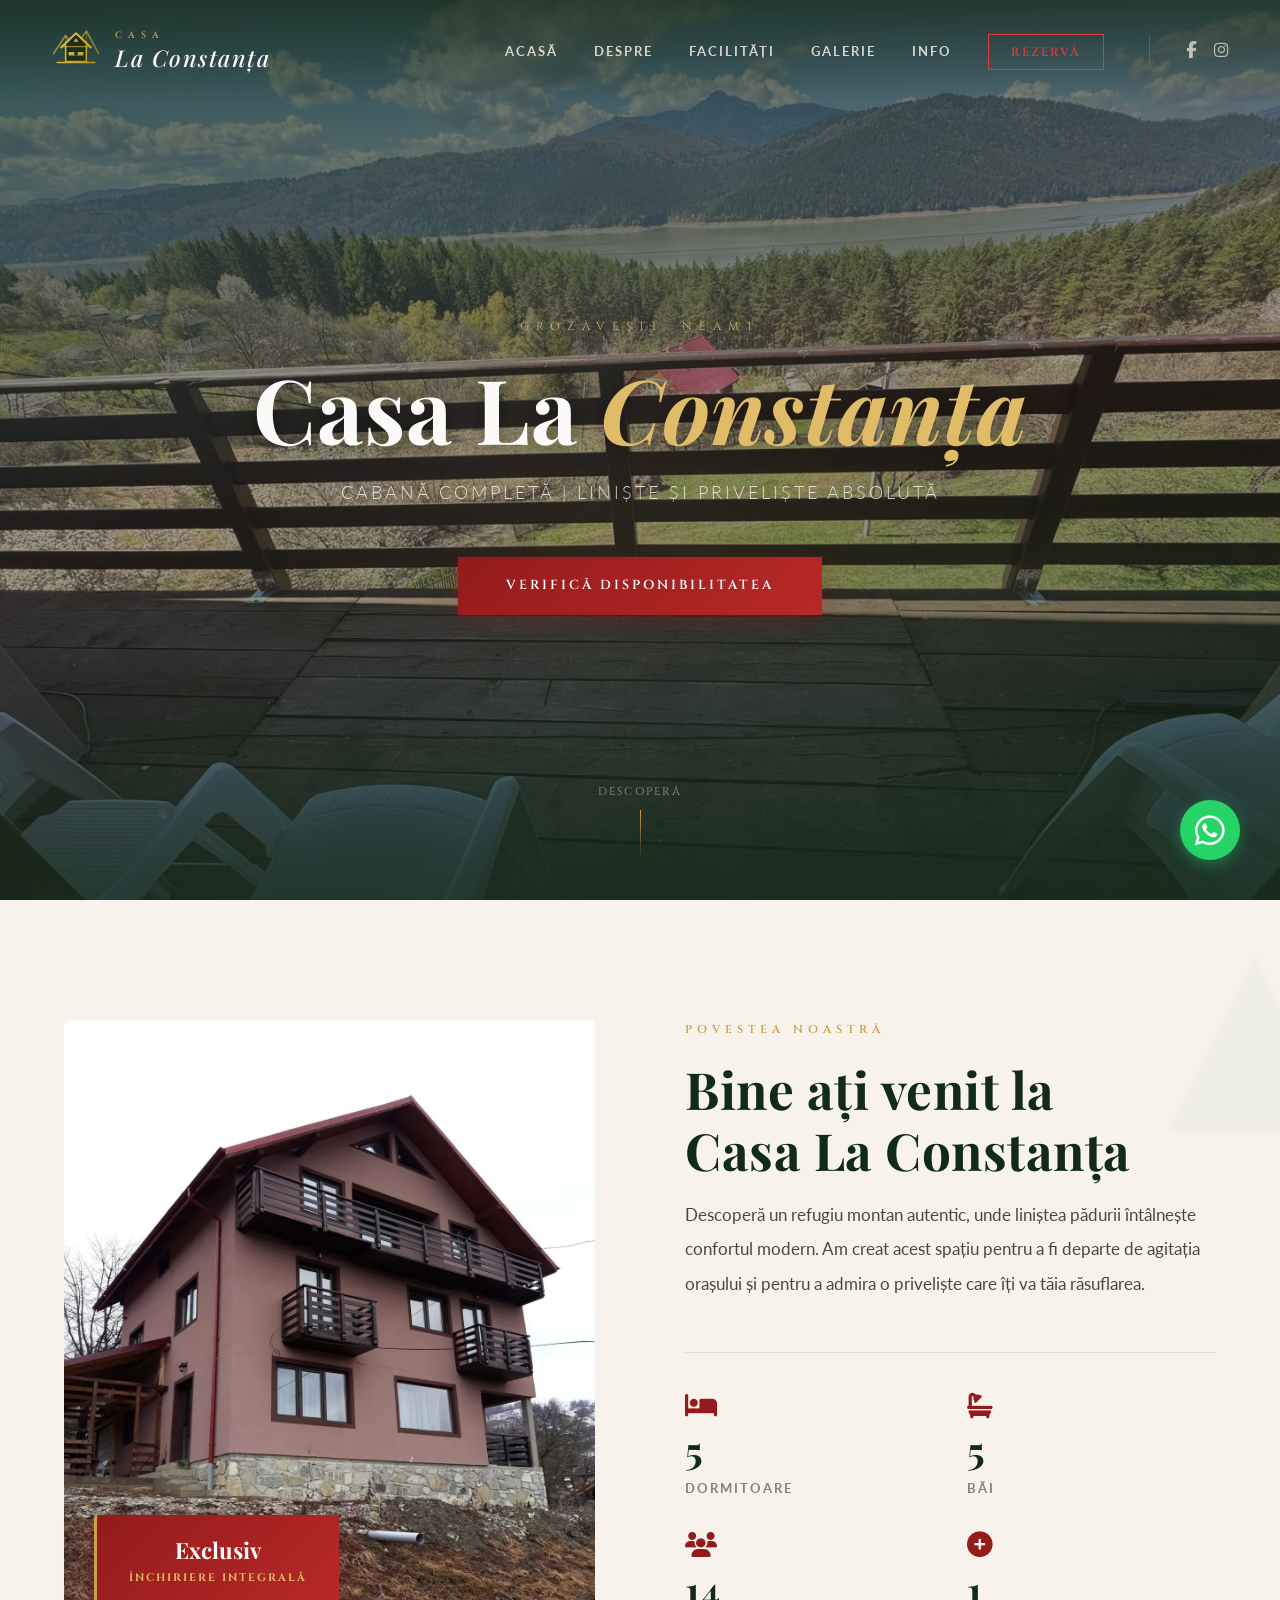
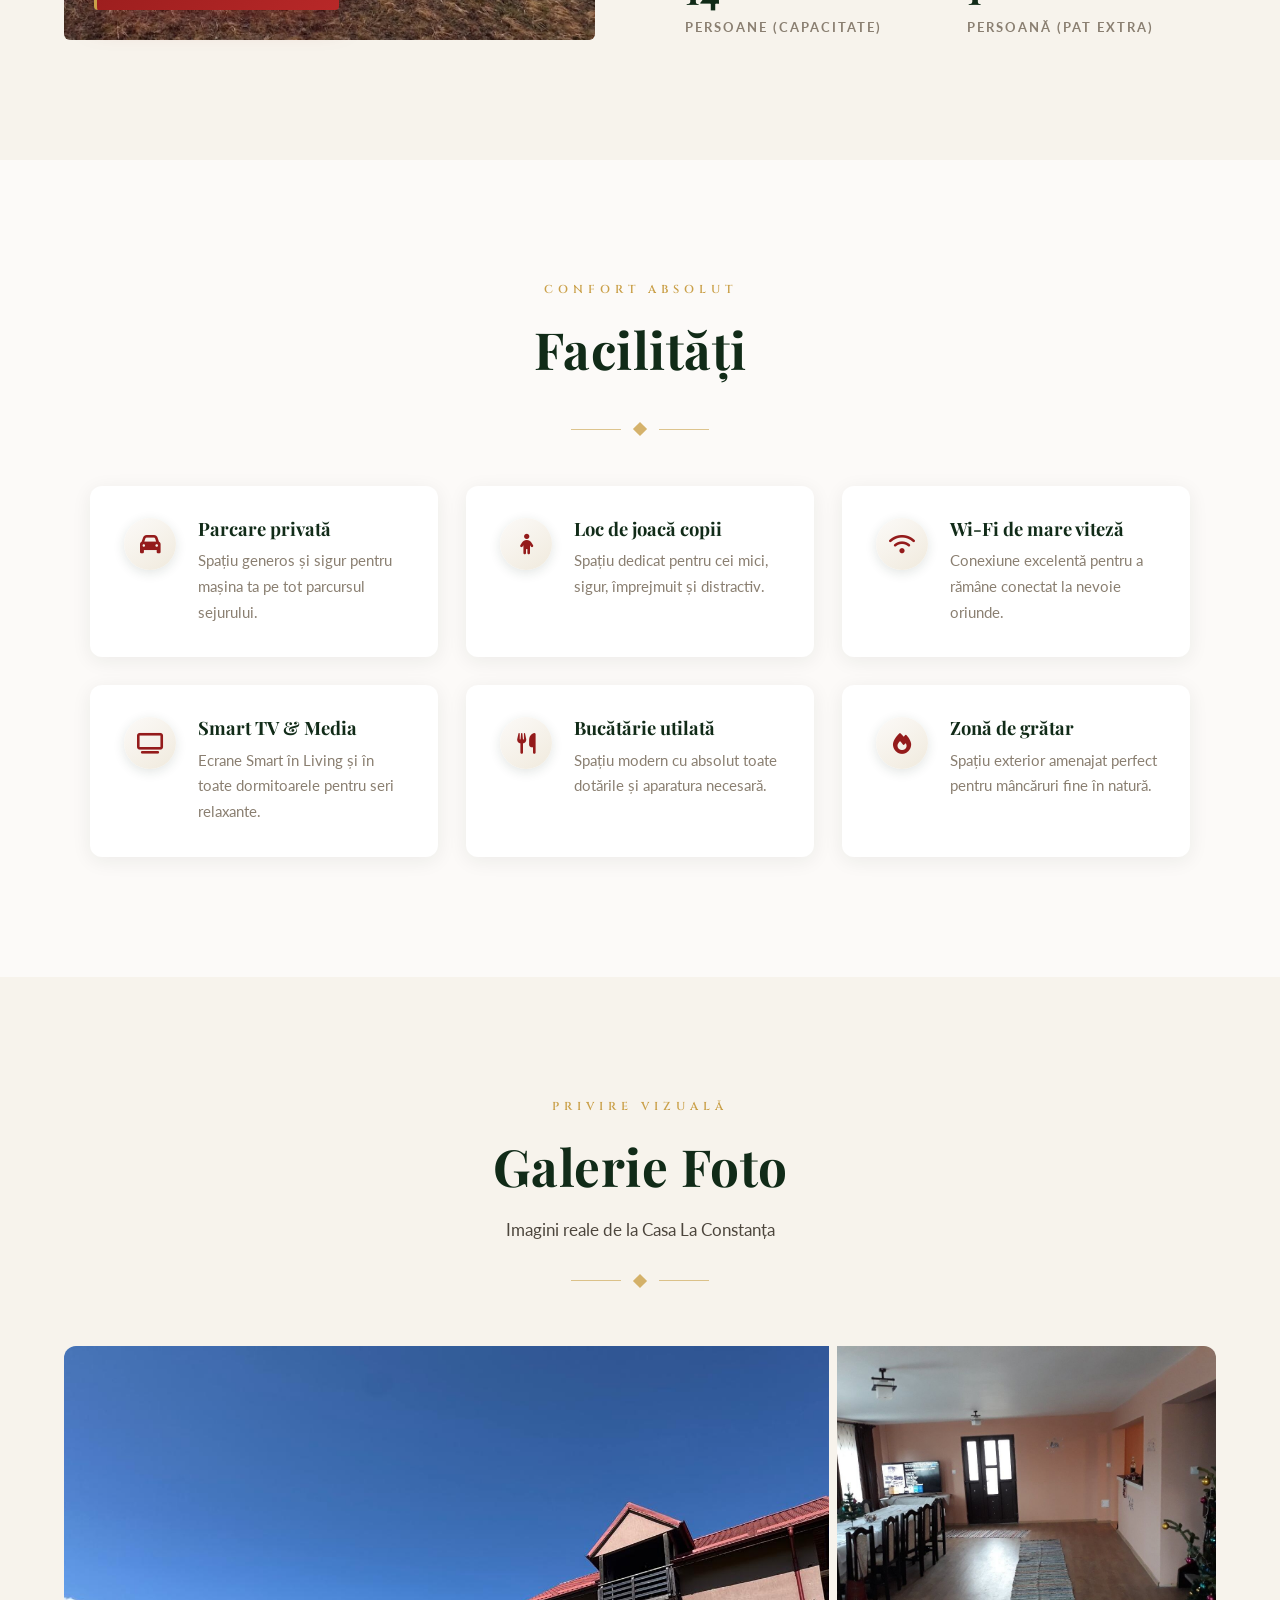
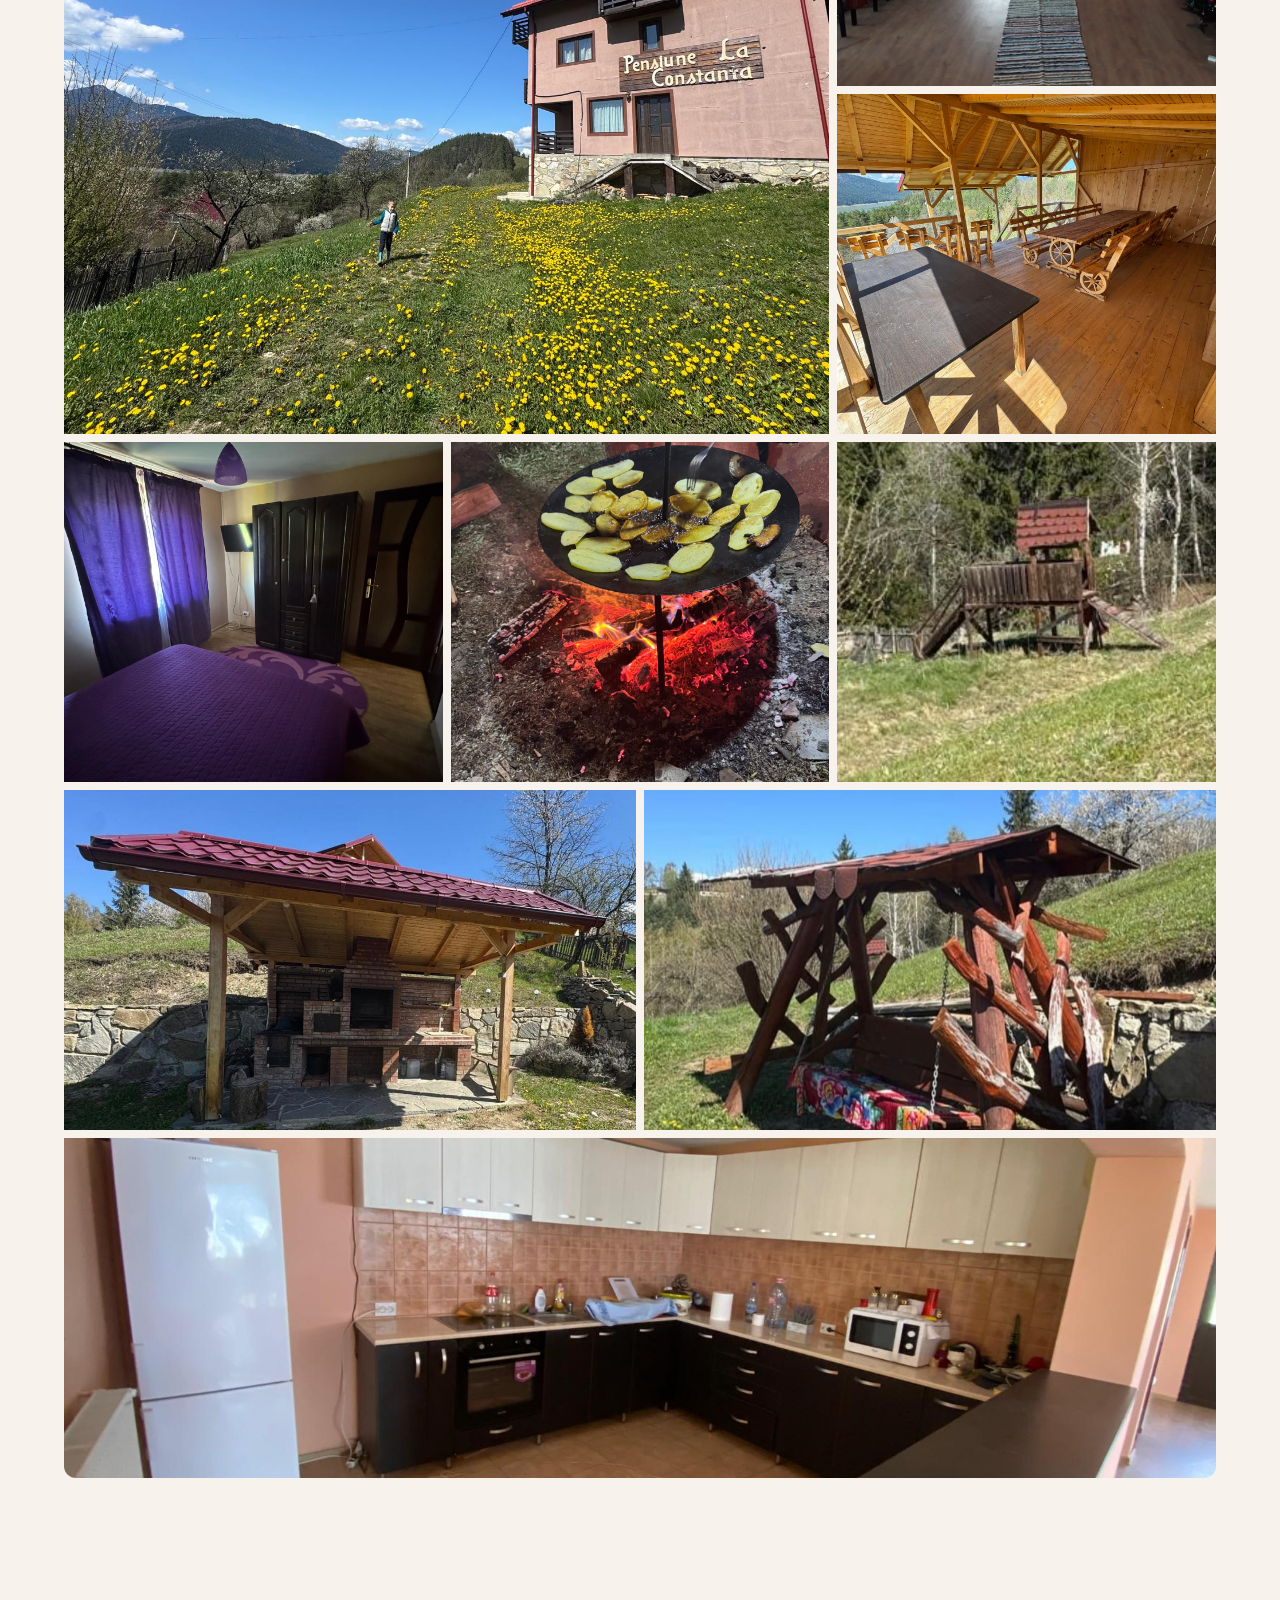
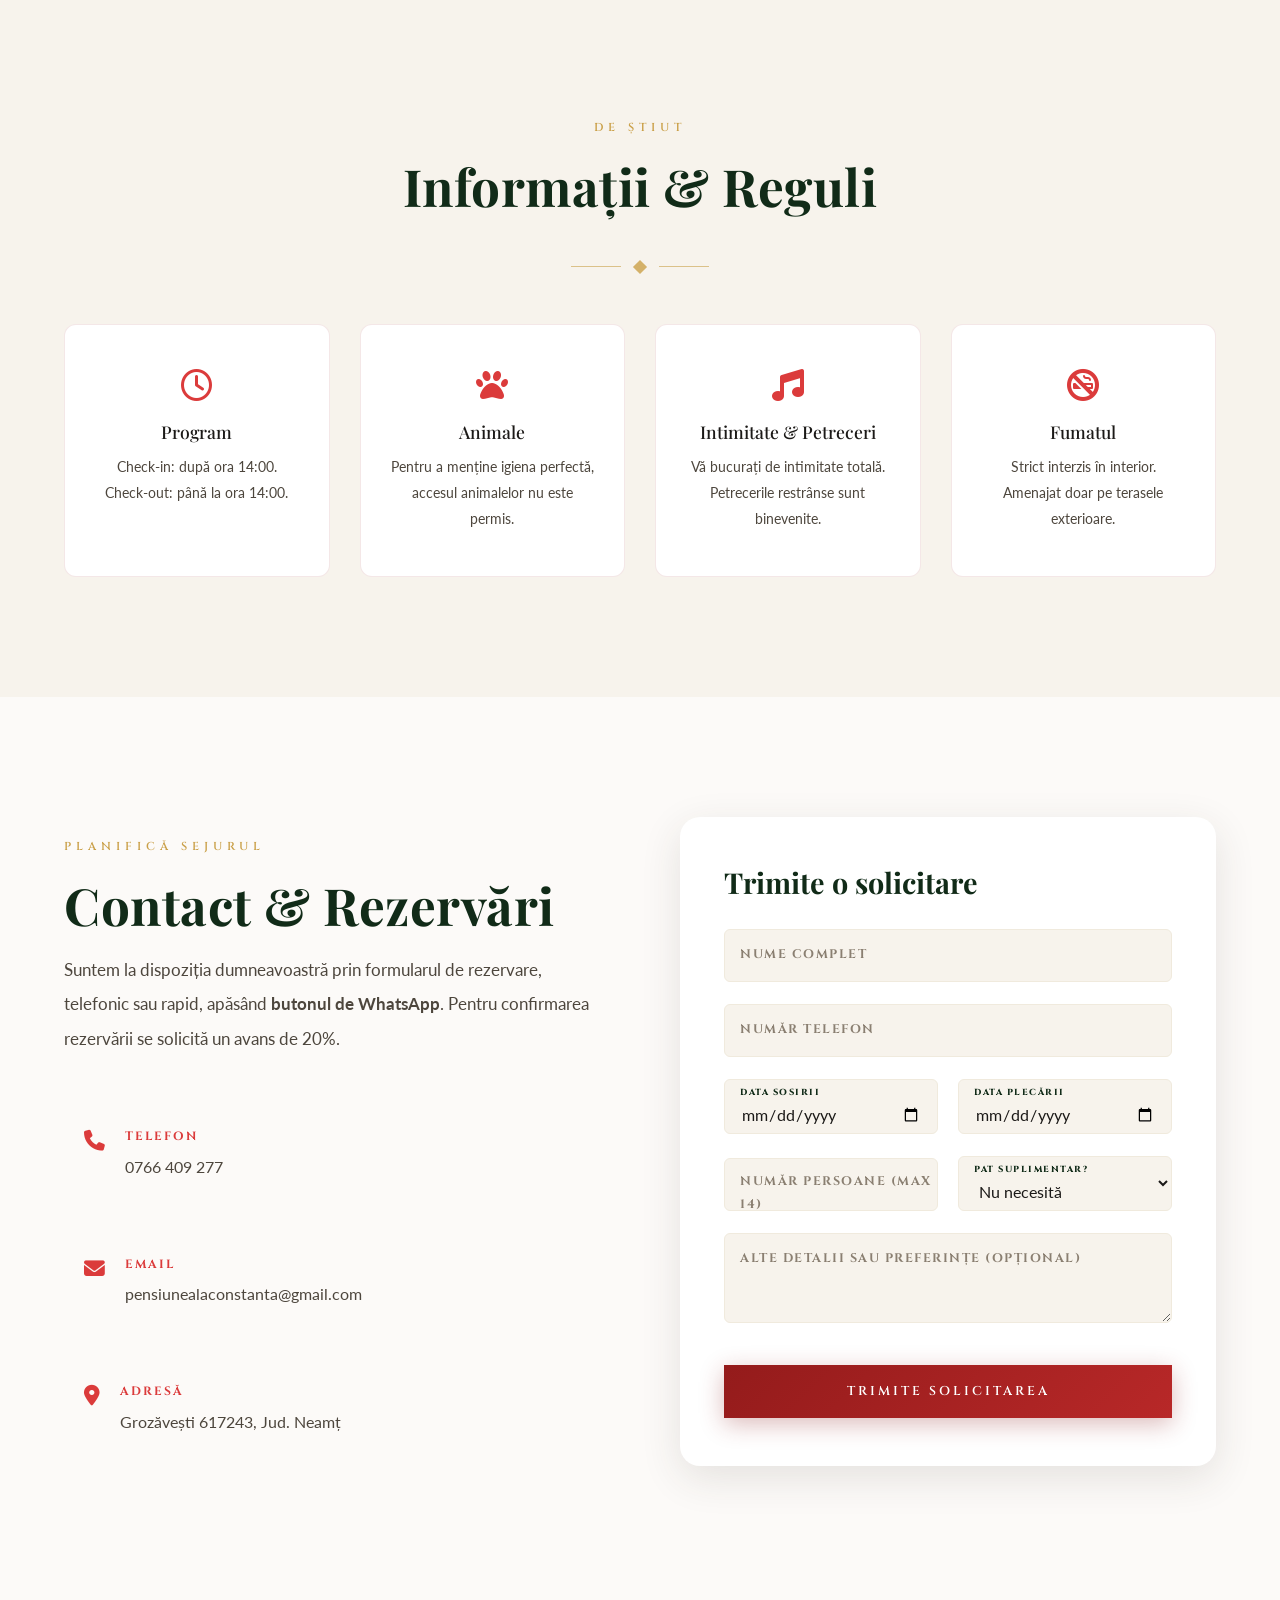
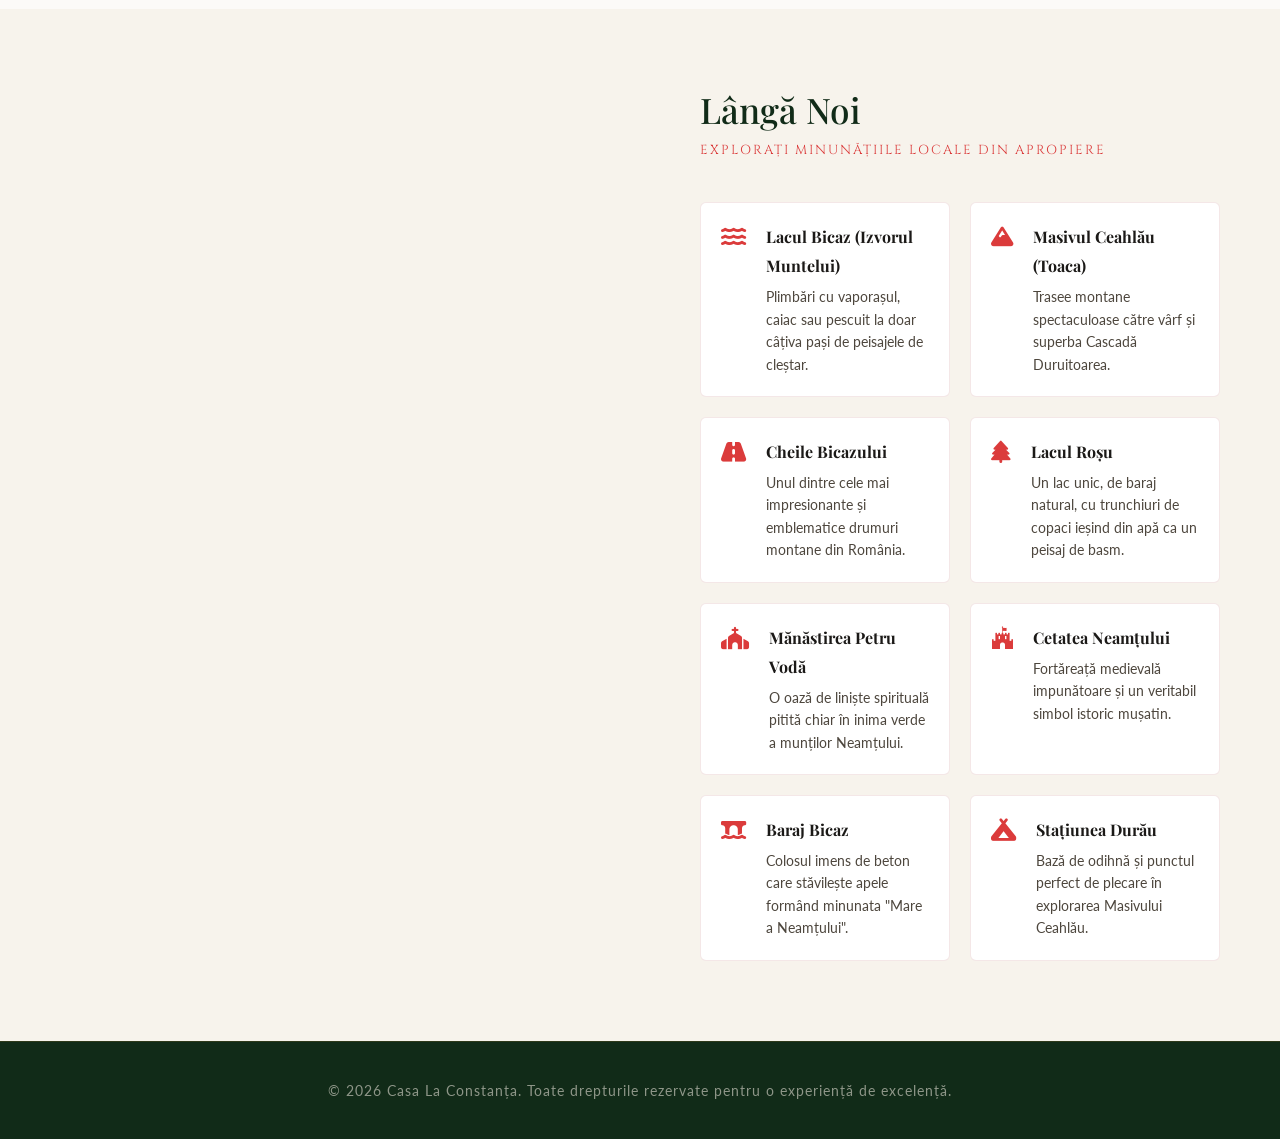
==== index.html @ 60234d1b "fix" ====
<!DOCTYPE html>
<html lang="ro">

<head>
    <meta charset="UTF-8">
    <meta name="viewport" content="width=device-width, initial-scale=1.0">
    <title>Casa La Constanța | Refugiul Tău în Natură</title>
    <meta name="description"
        content="Descoperă un refugiu montan autentic, unde liniștea pădurii întâlnește confortul modern. Casa La Constanța este locul ideal pentru o experiență de neuitat.">

    <meta property="og:type" content="website">
    <meta property="og:title" content="Casa La Constanța">
    <meta property="og:description"
        content="Descoperă un refugiu montan autentic, unde liniștea pădurii întâlnește confortul modern. Casa La Constanța este locul ideal pentru o experiență de neuitat.">
    <meta property="og:url" content="https://casalaconstanta.ro/">
    <meta property="og:image" content="imagini/balcon-vedere-munte-pensiunea-la-constanta.jpeg">

    <link rel="icon" type="image/x-icon" href="favicon.ico">
    <link rel="apple-touch-icon" href="imagini/logo-casa-la-constanta.png">

    <link rel="stylesheet" href="style.css">
    <link rel="stylesheet" href="https://cdnjs.cloudflare.com/ajax/libs/font-awesome/6.4.0/css/all.min.css">
</head>

<body>

    <div id="loader">
        <div class="spinner"></div>
    </div>

    <nav class="navbar" id="navbar">
        <div class="container nav-container">
            <!-- Professional minimal logo: A-frame chalet + pine -->
            <a href="#acasa" class="logo" aria-label="Acasă - Casa La Constanța">
                <svg class="logo-icon" viewBox="0 0 120 120" fill="none" xmlns="http://www.w3.org/2000/svg">
                    <defs>
                        <linearGradient id="chalet-gold" x1="0" y1="0" x2="120" y2="120" gradientUnits="userSpaceOnUse">
                            <stop offset="0%" stop-color="#E5C158" />
                            <stop offset="50%" stop-color="#D4AF37" />
                            <stop offset="100%" stop-color="#AA7C11" />
                        </linearGradient>
                    </defs>

                    <!-- Prominent, Stylized Mountains (Ceahlau) -->
                    <!-- Taller, sharper peaks, more visible -->
                    <path d="M 5 70 L 35 25 L 55 55 L 85 15 L 115 70" stroke="url(#chalet-gold)" stroke-width="4"
                        stroke-linejoin="round" opacity="0.6" />
                    <path d="M 35 25 L 35 55 M 85 15 L 85 55" stroke="url(#chalet-gold)" stroke-width="2"
                        opacity="0.4" />

                    <!-- Solid Background Blocker for House -->
                    <path d="M 32 90 L 32 50 L 60 20 L 88 50 L 88 90 Z" fill="#1A2E1E" stroke="none" />

                    <!-- The Casa La Constanta Silhouette - Minimalist & Geometric -->

                    <!-- Main Roof & Outline -->
                    <path d="M 24 54 L 60 20 L 96 54" stroke="url(#chalet-gold)" stroke-width="5" stroke-linecap="round"
                        stroke-linejoin="round" />
                    <path d="M 35 90 L 35 48 M 85 90 L 85 48" stroke="url(#chalet-gold)" stroke-width="4"
                        stroke-linecap="round" />

                    <!-- Abstracted Balcony Lines (Negative Space / Geometric) -->
                    <line x1="28" y1="52" x2="92" y2="52" stroke="url(#chalet-gold)" stroke-width="2"
                        stroke-linecap="round" />

                    <rect x="42" y="65" width="36" height="8" fill="url(#chalet-gold)" stroke="none" rx="2" />
                    <!-- Twin Balcony "Cutouts" to create the twin look visually -->
                    <rect x="56" y="65" width="8" height="8" fill="#1A2E1E" stroke="none" />

                    <!-- Minimal Triangle Window -->
                    <polygon points="60,32 54,40 66,40" fill="url(#chalet-gold)" stroke="none" />

                    <!-- Bold Foundation/Ground Line integrating the house -->
                    <path d="M 15 90 L 105 90" stroke="url(#chalet-gold)" stroke-width="4" stroke-linecap="round" />
                    <!-- Solid Ground Block matching the width exactly -->
                    <rect x="35" y="86" width="50" height="4" fill="url(#chalet-gold)" stroke="none" />

                </svg>
                <div class="logo-text">
                    <span class="logo-top">Casa</span>
                    <span class="logo-bottom">La Constanța</span>
                </div>
            </a>

            <div class="nav-right">
                <ul class="nav-links">
                    <li><a href="#acasa">Acasă</a></li>
                    <li><a href="#poveste">Despre</a></li>
                    <li><a href="#experienta">Facilități</a></li>
                    <li><a href="#galerie">Galerie</a></li>
                    <li><a href="#reguli">Info</a></li>
                    <li><a href="#contact" class="btn-nav">Rezervă</a></li>
                </ul>
                <div class="nav-social">
                    <a href="https://www.facebook.com/share/1H9DWUDJz4/" target="_blank" aria-label="Pagină Facebook"><i
                            class="fab fa-facebook-f"></i></a>
                    <a href="https://www.instagram.com/pensiunealaconstanta" target="_blank"
                        aria-label="Pagină Instagram"><i class="fab fa-instagram"></i></a>
                </div>
                <div class="hamburger" aria-label="Meniu Navigare" role="button" tabindex="0"><i
                        class="fas fa-bars"></i></div>
            </div>
        </div>
    </nav>

    <header id="acasa" class="hero">
        <div class="hero-bg"></div>
        <div class="hero-overlay"></div>
        <div class="hero-content reveal-up">
            <span class="hero-eyebrow">Grozăvești, Neamț</span>
            <h1>Casa La <em>Constanța</em></h1>
            <p>Cabană completă | Liniște și Priveliște absolută</p>
            <div class="hero-btns">
                <a href="#contact" class="btn-primary">Verifică Disponibilitatea</a>
            </div>
        </div>
        <div class="scroll-cue">Descoperă</div>
    </header>

    <section id="poveste" class="section bg-smoke">
        <div class="watermark" style="top:-10%; right:-5%;">&#9652;</div>
        <div class="container">
            <div class="split-layout">
                <div class="split-image reveal-left">
                    <div class="img-wrapper">
                        <img src="imagini/exterior-cazare-pensiunea-la-constanta.jpeg" alt="Exterior Casa La Constanța"
                            class="shadow-img">
                    </div>
                    <div class="badge-float">
                        <span>Exclusiv</span>
                        <small>Închiriere Integrală</small>
                    </div>
                </div>
                <div class="split-content reveal-right">
                    <span class="subtitle">Povestea Noastră</span>
                    <h2 class="section-title">Bine ați venit la<br>Casa La Constanța</h2>
                    <p class="lead">Descoperă un refugiu montan autentic, unde liniștea pădurii întâlnește confortul
                        modern. Am creat acest spațiu pentru a fi departe de agitația orașului și pentru a admira o
                        priveliște care îți va tăia răsuflarea.</p>

                    <div class="stats-grid">
                        <div class="stat-item">
                            <i class="fas fa-bed"></i>
                            <strong>5</strong>
                            <span>Dormitoare</span>
                        </div>
                        <div class="stat-item">
                            <i class="fas fa-bath"></i>
                            <strong>5</strong>
                            <span>Băi</span>
                        </div>
                        <div class="stat-item">
                            <i class="fas fa-users"></i>
                            <strong>14</strong>
                            <span>Persoane (Capacitate)</span>
                        </div>
                        <div class="stat-item">
                            <i class="fas fa-plus-circle"></i>
                            <strong>1</strong>
                            <span>Persoană (Pat Extra)</span>
                        </div>
                    </div>
                </div>
            </div>
        </div>
    </section>

    <section id="experienta" class="section bg-cream">
        <div class="container">
            <div class="text-center reveal">
                <span class="subtitle">Confort Absolut</span>
                <h2 class="section-title">Facilități</h2>
                <div class="separator"><span class="sep-leaf"></span></div>
            </div>

            <div class="facilities-wrapper reveal-up">
                <div class="features-list">
                    <div class="feature-card">
                        <div class="feature-icon"><i class="fas fa-car"></i></div>
                        <div class="feature-text">
                            <h4>Parcare privată</h4>
                            <p>Spațiu generos și sigur pentru mașina ta pe tot parcursul sejurului.</p>
                        </div>
                    </div>
                    <div class="feature-card">
                        <div class="feature-icon"><i class="fas fa-child"></i></div>
                        <div class="feature-text">
                            <h4>Loc de joacă copii</h4>
                            <p>Spațiu dedicat pentru cei mici, sigur, împrejmuit și distractiv.</p>
                        </div>
                    </div>
                    <div class="feature-card">
                        <div class="feature-icon"><i class="fas fa-wifi"></i></div>
                        <div class="feature-text">
                            <h4>Wi-Fi de mare viteză</h4>
                            <p>Conexiune excelentă pentru a rămâne conectat la nevoie oriunde.</p>
                        </div>
                    </div>
                    <div class="feature-card">
                        <div class="feature-icon"><i class="fas fa-tv"></i></div>
                        <div class="feature-text">
                            <h4>Smart TV &amp; Media</h4>
                            <p>Ecrane Smart în Living și în toate dormitoarele pentru seri relaxante.</p>
                        </div>
                    </div>
                    <div class="feature-card">
                        <div class="feature-icon"><i class="fas fa-utensils"></i></div>
                        <div class="feature-text">
                            <h4>Bucătărie utilată</h4>
                            <p>Spațiu modern cu absolut toate dotările și aparatura necesară.</p>
                        </div>
                    </div>
                    <div class="feature-card">
                        <div class="feature-icon"><i class="fas fa-fire"></i></div>
                        <div class="feature-text">
                            <h4>Zonă de grătar</h4>
                            <p>Spațiu exterior amenajat perfect pentru mâncăruri fine în natură.</p>
                        </div>
                    </div>
                </div>
            </div>
        </div>
    </section>

    <section id="galerie" class="section bg-smoke">
        <div class="container">
            <div class="text-center reveal">
                <span class="subtitle">Privire vizuală</span>
                <h2 class="section-title">Galerie Foto</h2>
                <p class="lead" style="margin:0 auto 0; text-align:center;">Imagini reale de la Casa La Constanța</p>
                <div class="separator"><span class="sep-leaf"></span></div>
            </div>

            <div class="gallery-grid reveal-up">
                <div class="gallery-item">
                    <img src="imagini/vedere-panoramica-muntii-ceahlau-pensiune.jpeg" loading="lazy"
                        onclick="openLightbox(this)" alt="Exterior panoramă vedere munte La Constanța">
                    <div class="gallery-overlay" onclick="this.previousElementSibling.click()">
                        <div class="expand-ring"><i class="fas fa-expand-arrows-alt"></i></div>
                        <span>Vezi Foto</span>
                    </div>
                </div>
                <div class="gallery-item">
                    <img src="imagini/living-spatios-pensiunea-la-constanta.jpg" loading="lazy"
                        onclick="openLightbox(this)" alt="Living spațios Pensiunea La Constanța">
                    <div class="gallery-overlay" onclick="this.previousElementSibling.click()">
                        <div class="expand-ring"><i class="fas fa-expand-arrows-alt"></i></div>
                        <span>Vezi Foto</span>
                    </div>
                </div>
                <div class="gallery-item">
                    <img src="imagini/foisor-cazare-grozavesti-pensiunea-la-constanta.jpeg" loading="lazy"
                        onclick="openLightbox(this)" alt="Foișor curte Pensiunea La Constanța Neamț">
                    <div class="gallery-overlay" onclick="this.previousElementSibling.click()">
                        <div class="expand-ring"><i class="fas fa-expand-arrows-alt"></i></div>
                        <span>Vezi Foto</span>
                    </div>
                </div>
                <div class="gallery-item">
                    <img src="imagini/camera-dormitor-4-pensiunea-la-constanta.jpeg" loading="lazy"
                        onclick="openLightbox(this)" alt="Dormitor matrimonial Casa La Constanța">
                    <div class="gallery-overlay" onclick="this.previousElementSibling.click()">
                        <div class="expand-ring"><i class="fas fa-expand-arrows-alt"></i></div>
                        <span>Vezi Foto</span>
                    </div>
                </div>
                <div class="gallery-item">
                    <img src="imagini/gratar-exterior-pensiunea-la-constanta.jpeg" loading="lazy"
                        onclick="openLightbox(this)" alt="Zonă grătar și terasă exterioară">
                    <div class="gallery-overlay" onclick="this.previousElementSibling.click()">
                        <div class="expand-ring"><i class="fas fa-expand-arrows-alt"></i></div>
                        <span>Vezi Foto</span>
                    </div>
                </div>
                <div class="gallery-item">
                    <img src="imagini/curte-joaca-relaxare-pensiunea-la-constanta.jpeg" loading="lazy"
                        onclick="openLightbox(this)" alt="Curte verde și loc de joacă">
                    <div class="gallery-overlay" onclick="this.previousElementSibling.click()">
                        <div class="expand-ring"><i class="fas fa-expand-arrows-alt"></i></div>
                        <span>Vezi Foto</span>
                    </div>
                </div>
                <div class="gallery-item">
                    <img src="imagini/grill-pensiunea-la-constanta-grozavesti.jpeg" loading="lazy"
                        onclick="openLightbox(this)" alt="Zonă de grill">
                    <div class="gallery-overlay" onclick="this.previousElementSibling.click()">
                        <div class="expand-ring"><i class="fas fa-expand-arrows-alt"></i></div>
                        <span>Vezi Foto</span>
                    </div>
                </div>
                <div class="gallery-item">
                    <img src="imagini/leagan-relaxare-pensiunea-la-constanta.JPG" loading="lazy"
                        onclick="openLightbox(this)" alt="Leagăn din lemn curte">
                    <div class="gallery-overlay" onclick="this.previousElementSibling.click()">
                        <div class="expand-ring"><i class="fas fa-expand-arrows-alt"></i></div>
                        <span>Vezi Foto</span>
                    </div>
                </div>
                <div class="gallery-item">
                    <img src="imagini/bucatarie-utilata-pensiunea-la-constanta.jpeg" loading="lazy"
                        onclick="openLightbox(this)" alt="Bucătărie complet utilată pensiune">
                    <div class="gallery-overlay" onclick="this.previousElementSibling.click()">
                        <div class="expand-ring"><i class="fas fa-expand-arrows-alt"></i></div>
                        <span>Vezi Foto</span>
                    </div>
                </div>
            </div>
        </div>
    </section>

    <section id="reguli" class="section bg-smoke">
        <div class="container">
            <div class="text-center reveal">
                <span class="subtitle">De Știut</span>
                <h2 class="section-title">Informații &amp; Reguli</h2>
                <div class="separator"><span class="sep-leaf"></span></div>
            </div>

            <div class="rules-grid reveal-up">
                <div class="rule-box">
                    <i class="far fa-clock"></i>
                    <h4>Program</h4>
                    <p>Check-in: după ora 14:00.<br>Check-out: până la ora 14:00.</p>
                </div>
                <div class="rule-box">
                    <i class="fas fa-paw"></i>
                    <h4>Animale</h4>
                    <p>Pentru a menține igiena perfectă, accesul animalelor nu este permis.</p>
                </div>
                <div class="rule-box">
                    <i class="fas fa-music"></i>
                    <h4>Intimitate &amp; Petreceri</h4>
                    <p>Vă bucurați de intimitate totală. Petrecerile restrânse sunt binevenite.</p>
                </div>
                <div class="rule-box">
                    <i class="fas fa-smoking-ban"></i>
                    <h4>Fumatul</h4>
                    <p>Strict interzis în interior. Amenajat doar pe terasele exterioare.</p>
                </div>
            </div>
        </div>
    </section>

    <section id="contact" class="section bg-cream contact-section">
        <div class="container">
            <div class="contact-layout">
                <div class="contact-info reveal-left">
                    <span class="subtitle">Planifică Sejurul</span>
                    <h2 class="section-title">Contact &amp; Rezervări</h2>
                    <p class="lead contact-desc">Suntem la dispoziția
                        dumneavoastră prin formularul de rezervare, telefonic sau rapid, apăsând <strong>butonul de
                            WhatsApp</strong>. Pentru confirmarea rezervării se solicită un avans de 20%.</p>

                    <div class="contact-row">
                        <i class="fas fa-phone"></i>
                        <div>
                            <strong>Telefon</strong>
                            <a href="tel:0766409277">0766 409 277</a>
                        </div>
                    </div>
                    <div class="contact-row">
                        <i class="fas fa-envelope"></i>
                        <div>
                            <strong>Email</strong>
                            <a href="mailto:pensiunealaconstanta@gmail.com">pensiunealaconstanta@gmail.com</a>
                        </div>
                    </div>
                    <div class="contact-row">
                        <i class="fas fa-map-marker-alt"></i>
                        <div>
                            <strong>Adresă</strong>
                            <a href="https://maps.google.com/?q=Casa+La+Constanta,+Grozavesti,+Neamt"
                                target="_blank">Grozăvești 617243, Jud. Neamț</a>
                        </div>
                    </div>
                </div>

                <div class="contact-form-card reveal-right">
                    <form id="booking-form" action="https://formspree.io/f/xjgbevyo" method="POST">
                        <h3 class="form-title">Trimite o solicitare</h3>
                        <!-- Securitate Anti-Spam (Honeypot pt Formspree) -->
                        <input type="text" name="_gotcha" style="display:none" tabindex="-1" autocomplete="false">

                        <div class="input-group">
                            <input type="text" id="nume" name="name" required placeholder=" "
                                pattern="^[A-Za-zĂăÂâÎîȘșȚț \-]+$" title="Introduceți doar litere"
                                oninput="this.value = this.value.replace(/[^A-Za-zĂăÂâÎîȘșȚț \-]/g, '');">
                            <label for="nume">Nume Complet</label>
                        </div>

                        <div class="input-group">
                            <input type="tel" id="telefon" name="phone" pattern="^(?:\+40|0)[0-9\s\-]{8,12}$" required
                                title="Introduceți un număr valid din România (ex: 0712 345 678)" placeholder=" "
                                maxlength="15" oninput="this.value = this.value.replace(/[^0-9+\s-]/g, '');">
                            <label for="telefon">Număr Telefon</label>
                        </div>

                        <div class="row-inputs">
                            <div class="input-group">
                                <input type="date" id="checkin" name="checkin" required placeholder=" "
                                    onkeydown="return false;" onclick="if(this.showPicker) this.showPicker();">
                                <label for="checkin">Data Sosirii</label>
                            </div>
                            <div class="input-group">
                                <input type="date" id="checkout" name="checkout" required placeholder=" "
                                    onkeydown="return false;" onclick="if(this.showPicker) this.showPicker();">
                                <label for="checkout">Data Plecării</label>
                            </div>
                        </div>

                        <div class="row-inputs">
                            <div class="input-group">
                                <input type="number" id="oaspeti" name="guests" placeholder=" " min="1" max="14"
                                    oninput="this.value = this.value.replace(/[^0-9]/g, ''); if(this.value > 14) this.value = 14;">
                                <label for="oaspeti">Număr Persoane (Max 14)</label>
                            </div>
                            <div class="input-group">
                                <select id="pat_extra" name="extra_bed">
                                    <option value="Nu">Nu necesită</option>
                                    <option value="Da">Da (+1 persoană)</option>
                                </select>
                                <label for="pat_extra">Pat Suplimentar?</label>
                            </div>
                        </div>

                        <div class="input-group">
                            <textarea id="mesaj" name="message" rows="2" placeholder=" "></textarea>
                            <label for="mesaj">Alte detalii sau preferințe (Opțional)</label>
                        </div>

                        <button type="submit" class="btn-primary full-width" style="margin-top: 20px;">Trimite
                            Solicitarea</button>
                        <div id="form-status"
                            style="display: none; margin-top: 15px; padding: 10px; border-radius: 4px; text-align: center; font-weight: bold; font-size: 0.9rem;">
                        </div>
                    </form>
                </div>
            </div>
        </div>
    </section>

    <div class="location-split">
        <div class="map-side">
            <iframe
                src="https://maps.google.com/maps?q=Pensiunea%20La%20Constanta,%20Grozavesti,%20Neamt&t=&z=16&ie=UTF8&iwloc=&output=embed"
                allowfullscreen="" loading="lazy" referrerpolicy="no-referrer-when-downgrade">
            </iframe>
        </div>

        <div class="activities-side">
            <h3 class="act-title">Lângă Noi</h3>
            <p class="act-subtitle">Explorați minunățiile locale din apropiere</p>

            <div class="act-list">
                <a href="https://www.google.com/search?q=Lacul+Bicaz+Izvorul+Muntelui" target="_blank"
                    class="act-item reveal-right" style="text-decoration: none;">
                    <i class="fas fa-water"></i>
                    <div>
                        <strong>Lacul Bicaz (Izvorul Muntelui)</strong>
                        <p>Plimbări cu vaporașul, caiac sau pescuit la doar câțiva pași de peisajele de cleștar.</p>
                    </div>
                </a>
                <a href="https://www.google.com/search?q=Masivul+Ceahlau+Parcul+National" target="_blank"
                    class="act-item reveal-right" style="transition-delay: 0.1s; text-decoration: none;">
                    <i class="fas fa-mountain"></i>
                    <div>
                        <strong>Masivul Ceahlău (Toaca)</strong>
                        <p>Trasee montane spectaculoase către vârf și superba Cascadă Duruitoarea.</p>
                    </div>
                </a>
                <a href="https://www.google.com/search?q=Cheile+Bicazului" target="_blank" class="act-item reveal-right"
                    style="transition-delay: 0.15s; text-decoration: none;">
                    <i class="fas fa-road"></i>
                    <div>
                        <strong>Cheile Bicazului</strong>
                        <p>Unul dintre cele mai impresionante și emblematice drumuri montane din România.</p>
                    </div>
                </a>
                <a href="https://www.google.com/search?q=Lacul+Rosu" target="_blank" class="act-item reveal-right"
                    style="transition-delay: 0.2s; text-decoration: none;">
                    <i class="fas fa-tree"></i>
                    <div>
                        <strong>Lacul Roșu</strong>
                        <p>Un lac unic, de baraj natural, cu trunchiuri de copaci ieșind din apă ca un peisaj de basm.
                        </p>
                    </div>
                </a>
                <a href="https://www.google.com/search?q=Manastirea+Petru+Voda+Neamt" target="_blank"
                    class="act-item reveal-right" style="transition-delay: 0.25s; text-decoration: none;">
                    <i class="fas fa-church"></i>
                    <div>
                        <strong>Mănăstirea Petru Vodă</strong>
                        <p>O oază de liniște spirituală pitită chiar în inima verde a munților Neamțului.</p>
                    </div>
                </a>
                <a href="https://www.google.com/search?q=Cetatea+Neamtului" target="_blank"
                    class="act-item reveal-right" style="transition-delay: 0.3s; text-decoration: none;">
                    <i class="fab fa-fort-awesome"></i>
                    <div>
                        <strong>Cetatea Neamțului</strong>
                        <p>Fortăreață medievală impunătoare și un veritabil simbol istoric mușatin.</p>
                    </div>
                </a>
                <a href="https://www.google.com/search?q=Barajul+Bicaz" target="_blank" class="act-item reveal-right"
                    style="transition-delay: 0.35s; text-decoration: none;">
                    <i class="fas fa-bridge-water"></i>
                    <div>
                        <strong>Baraj Bicaz</strong>
                        <p>Colosul imens de beton care stăvilește apele formând minunata "Mare a Neamțului".</p>
                    </div>
                </a>
                <a href="https://www.google.com/search?q=Statiunea+Durau" target="_blank" class="act-item reveal-right"
                    style="transition-delay: 0.4s; text-decoration: none;">
                    <i class="fas fa-campground"></i>
                    <div>
                        <strong>Stațiunea Durău</strong>
                        <p>Bază de odihnă și punctul perfect de plecare în explorarea Masivului Ceahlău.</p>
                    </div>
                </a>
            </div>
        </div>
    </div>

    <footer>
        <div class="container text-center">
            <p>© 2026 Casa La Constanța. Toate drepturile rezervate pentru o experiență de excelență.</p>
        </div>
    </footer>

    <!-- Buton Flotant WhatsApp Premium -->
    <a href="https://wa.me/40766409277" class="whatsapp-float" target="_blank" aria-label="Contactați-ne pe WhatsApp">
        <i class="fab fa-whatsapp"></i>
        <span>Chat pe WhatsApp</span>
    </a>

    <div id="lightbox" class="lightbox">
        <span class="close-lightbox" aria-label="Închide Galeria Foto" role="button" tabindex="0">&times;</span>
        <img class="lightbox-content" id="lightbox-img" alt="Zoomed image">
    </div>

    <script src="script.js"></script>
</body>

</html>
---- style.css ----
@import url('https://fonts.googleapis.com/css2?family=Playfair+Display:ital,wght@0,400;0,500;0,700;1,400;1,500&family=Lato:wght@300;400;700&family=Cinzel:wght@400;600&display=swap');

/* =========================================================================
   DESIGN SYSTEM — "Refugiu în Natură"
   Theme: Rich forest, mountain warmth, organic comfort
   ========================================================================= */

:root {
  /* Nature Palette - Vibrant Mountain Luxury */
  --forest-deep: #112b18;
  /* Deep true forest green */
  --forest-mid: #1e4d2a;
  /* Lush pine needle */
  --forest-light: #2d733e;
  /* Vibrant leaf green */

  --earth-dark: #3b2a1a;
  /* Rich espresso wood */
  --earth-mid: #6e4926;
  /* Warm oak */

  --amber: #caa049;
  /* Elegant champagne gold */
  --amber-light: #e1bc68;
  /* Bright warm sunshine */

  --terracotta: #ab5135;
  /* Warm clay */

  /* Red accent — Premium Ruby/Burgundy (Alive and professional) */
  --red: #941b1b;
  --red-mid: #b82828;
  --red-light: #db3b3b;
  --red-glow: rgba(184, 40, 40, 0.15);

  --cream: #fcfaf8;
  /* Clean warm white */
  --cream-dark: #f0eadd;
  /* Soft natural linen */
  --smoke: #f7f3ec;
  /* Very light warmth */

  --text-dark: #1b1917;
  /* Almost black, high contrast */
  --text-mid: #4d463d;
  /* Warm dark grey */
  --text-light: #8a7f71;
  /* Elegant soft grey */
  --white: #ffffff;

  /* Typography */
  --font-heading: 'Playfair Display', Georgia, serif;
  --font-accent: 'Cinzel', 'Trajan Pro', serif;
  --font-body: 'Lato', system-ui, sans-serif;

  /* Spacing */
  --container-max: 1240px;
  --section-pad: 120px 0;

  /* Visuals */
  --radius-sm: 6px;
  --radius-md: 12px;
  --radius-lg: 20px;
  --shadow-bark: 0 8px 32px rgba(22, 26, 21, 0.15);
  --shadow-warm: 0 12px 40px rgba(58, 46, 38, 0.12);
  --shadow-hover: 0 24px 60px rgba(22, 26, 21, 0.22);
  --transition: background-color 0.4s ease, color 0.4s ease, border-color 0.4s ease, transform 0.4s cubic-bezier(0.25, 0.8, 0.25, 1), box-shadow 0.4s ease, opacity 0.4s ease;

  /* Textures via gradients */
  --gradient-forest: linear-gradient(145deg, var(--forest-deep) 0%, var(--forest-mid) 100%);
  --gradient-warm: linear-gradient(135deg, var(--earth-dark) 0%, var(--earth-mid) 100%);
  --gradient-amber: linear-gradient(135deg, var(--amber) 0%, var(--amber-light) 100%);
  --gradient-red: linear-gradient(135deg, var(--red) 0%, var(--red-mid) 100%);
  --gradient-hero: linear-gradient(170deg, rgba(17, 43, 24, 0.75) 0%, rgba(59, 42, 26, 0.45) 50%, rgba(17, 43, 24, 0.8) 100%);
}

/* =========================================================================
   BASE RESET
   ========================================================================= */
*,
*::before,
*::after {
  margin: 0;
  padding: 0;
  box-sizing: border-box;
}

/* Accessibility Focus */
:focus-visible {
  outline: 3px solid var(--amber);
  outline-offset: 4px;
}

html {
  scroll-behavior: smooth;
  font-size: 16px;
}

html,
body {
  max-width: 100%;
  overflow-x: hidden;
  background-color: var(--smoke);
  color: var(--text-dark);
  font-family: var(--font-body);
  line-height: 1.8;
  -webkit-font-smoothing: antialiased;
  -moz-osx-font-smoothing: grayscale;
}

/* Organic scrollbar */
::-webkit-scrollbar {
  width: 7px;
}

::-webkit-scrollbar-track {
  background: var(--cream-dark);
}

::-webkit-scrollbar-thumb {
  background: var(--forest-mid);
  border-radius: 4px;
}

::-webkit-scrollbar-thumb:hover {
  background: var(--amber);
}

::selection {
  background-color: var(--amber);
  color: var(--white);
}

h1,
h2,
h3,
h4,
h5,
h6 {
  font-family: var(--font-heading);
  color: var(--forest-deep);
  font-weight: 500;
  line-height: 1.2;
}

p {
  margin-bottom: 1.4rem;
  font-weight: 400;
}

a {
  text-decoration: none;
  color: inherit;
  transition: var(--transition);
}

img {
  max-width: 100%;
  height: auto;
  display: block;
}

ul {
  list-style: none;
}

/* =========================================================================
   UTILITIES
   ========================================================================= */

.container {
  width: 90%;
  max-width: var(--container-max);
  margin: 0 auto;
}

.section {
  padding: var(--section-pad);
  position: relative;
}

.bg-forest {
  background: var(--gradient-forest);
  color: var(--cream);
}

.bg-forest h2,
.bg-forest h3,
.bg-forest h4 {
  color: var(--cream);
}

.bg-cream {
  background-color: var(--cream);
}

.bg-smoke {
  background-color: var(--smoke);
}

.text-center {
  text-align: center;
}

/* Section Titles */
.section-title {
  font-size: clamp(2.2rem, 4vw, 3.2rem);
  font-weight: 700;
  margin-bottom: 1rem;
  position: relative;
  display: inline-block;
  letter-spacing: 0.5px;
}

/* Gold/amber leaf accent label */
.subtitle {
  font-family: var(--font-accent);
  color: var(--amber);
  text-transform: uppercase;
  letter-spacing: 5px;
  font-size: 0.72rem;
  font-weight: 600;
  display: block;
  margin-bottom: 18px;
}

/* Leaf-shaped divider */
.separator {
  display: flex;
  align-items: center;
  justify-content: center;
  gap: 14px;
  margin: 28px auto 52px;
  width: fit-content;
}

.separator::before,
.separator::after {
  content: '';
  display: block;
  width: 50px;
  height: 1px;
  background: var(--amber);
  opacity: 0.6;
}

.separator::after {
  transform: scaleX(-1);
}

.sep-leaf {
  width: 10px;
  height: 10px;
  background: var(--amber);
  transform: rotate(45deg);
  opacity: 0.8;
}

.lead {
  font-size: 1.08rem;
  color: var(--text-mid);
  line-height: 2;
  font-weight: 400;
  max-width: 600px;
}

/* ====== BUTTONS ====== */
.btn-primary {
  display: inline-block;
  background: var(--gradient-red);
  color: var(--white);
  padding: 17px 48px;
  font-family: var(--font-accent);
  font-weight: 600;
  font-size: 0.82rem;
  text-transform: uppercase;
  letter-spacing: 3px;
  border: none;
  cursor: pointer;
  transition: var(--transition);
  position: relative;
  overflow: hidden;
  z-index: 1;
  box-shadow: 0 6px 24px rgba(139, 30, 30, 0.35);
}

.btn-primary::before {
  content: '';
  position: absolute;
  top: 0;
  left: -100%;
  width: 100%;
  height: 100%;
  background: var(--gradient-forest);
  transition: left 0.4s ease;
  z-index: -1;
}

.btn-primary:hover {
  box-shadow: 0 10px 36px rgba(26, 46, 30, 0.45);
}

.btn-primary:hover::before {
  left: 0;
}

.full-width {
  width: 100%;
  text-align: center;
}

/* Decorative large watermark */
.watermark {
  position: absolute;
  font-family: var(--font-heading);
  font-size: 22rem;
  line-height: 1;
  color: rgba(74, 124, 47, 0.04);
  pointer-events: none;
  user-select: none;
  z-index: 0;
}

/* =========================================================================
   LOADER
   ========================================================================= */
#loader {
  position: fixed;
  inset: 0;
  background: var(--forest-deep);
  z-index: 9999;
  display: flex;
  flex-direction: column;
  justify-content: center;
  align-items: center;
  gap: 20px;
  transition: opacity 0.9s ease, visibility 0.9s;
}

/* Pine tree shaped spinner */
.spinner {
  width: 48px;
  height: 48px;
  border: 2px solid rgba(212, 136, 43, 0.25);
  border-radius: 50%;
  border-top-color: var(--amber);
  animation: spin 1s linear infinite;
}

@keyframes spin {
  to {
    transform: rotate(360deg);
  }
}

/* =========================================================================
   NAVBAR
   ========================================================================= */
.navbar {
  position: fixed;
  top: 0;
  left: 0;
  width: 100%;
  height: 100px;
  display: flex;
  align-items: center;
  z-index: 1000;
  transition: all 0.5s ease;
  /* Starts transparent on hero */
  background: linear-gradient(to bottom, rgba(26, 46, 30, 0.72) 0%, rgba(26, 46, 30, 0) 100%);
  color: var(--cream);
}

.navbar.scrolled {
  background: rgba(26, 46, 30, 0.97);
  backdrop-filter: blur(16px);
  -webkit-backdrop-filter: blur(16px);
  height: 80px;
  box-shadow: 0 4px 30px rgba(0, 0, 0, 0.25);
}

.nav-container {
  display: flex;
  justify-content: space-between;
  align-items: center;
  width: 92%;
  max-width: var(--container-max);
  margin: 0 auto;
}

/* ====== LOGO ====== */
.logo {
  display: flex;
  align-items: center;
  text-decoration: none;
  gap: 14px;
}

/* Logo Styling */
.logo-icon {
  flex-shrink: 0;
  width: 50px;
  height: 50px;
}

.logo-text {
  display: flex;
  flex-direction: column;
  justify-content: center;
  line-height: 1;
}

.logo-top {
  font-family: var(--font-accent);
  font-size: 0.58rem;
  letter-spacing: 6px;
  color: var(--amber);
  text-transform: uppercase;
  margin-bottom: 5px;
  font-weight: 600;
}

.logo-bottom {
  font-family: var(--font-heading);
  font-size: 1.45rem;
  font-weight: 500;
  color: var(--cream);
  letter-spacing: 1.5px;
  font-style: italic;
}

/* Nav Links */
.nav-right {
  display: flex;
  align-items: center;
  gap: 45px;
}

.nav-links {
  display: flex;
  gap: 36px;
  align-items: center;
}

.nav-links a {
  font-size: 0.8rem;
  font-weight: 700;
  text-transform: uppercase;
  letter-spacing: 2px;
  color: rgba(245, 239, 230, 0.85);
  position: relative;
  padding-bottom: 5px;
}

.nav-links a::after {
  content: '';
  position: absolute;
  bottom: 0;
  left: 0;
  width: 0;
  height: 2px;
  background: var(--amber);
  transition: width 0.35s ease;
  border-radius: 2px;
}

.nav-links a:hover {
  color: var(--cream);
}

.nav-links a:hover::after {
  width: 100%;
}

.nav-social {
  display: flex;
  gap: 18px;
  align-items: center;
  padding-left: 36px;
  border-left: 1px solid rgba(212, 136, 43, 0.35);
}

.nav-social a {
  font-size: 1.05rem;
  color: rgba(245, 239, 230, 0.7);
  transition: var(--transition);
}

@media (hover: hover) {
  .nav-social a:hover {
    color: var(--amber);
    transform: translateY(-2px);
  }
}



.btn-nav {
  border: 1.5px solid var(--red-light) !important;
  padding: 9px 22px !important;
  color: var(--red-light) !important;
  font-size: 0.75rem !important;
  letter-spacing: 2px;
  font-family: var(--font-accent) !important;
  border-radius: 0 !important;
  font-weight: 600 !important;
  background: transparent;
}

.btn-nav::after {
  display: none !important;
}

.btn-nav:hover {
  background: var(--red-mid) !important;
  color: var(--white) !important;
  border-color: var(--red-mid) !important;
}

.hamburger {
  display: none;
  cursor: pointer;
  font-size: 1.4rem;
  color: var(--cream);
  z-index: 1001;
}

/* =========================================================================
   HERO SECTION
   ========================================================================= */
.hero {
  height: 100vh;
  min-height: 700px;
  position: relative;
  display: flex;
  align-items: center;
  justify-content: center;
  text-align: center;
  color: var(--cream);
  overflow: hidden;
}

.hero-bg {
  position: absolute;
  top: 0;
  left: 0;
  width: 100%;
  height: 120%;
  /* Increased for parallax slack */
  background-image: url('imagini/balcon-vedere-munte-pensiunea-la-constanta.jpeg');
  background-position: center bottom;
  background-size: cover;
  background-repeat: no-repeat;
  z-index: 0;
  transform: translateY(0);
  transition: transform 0.1s linear;
  /* Smooths JS movement */
}

.hero-overlay {
  position: absolute;
  inset: 0;
  background: var(--gradient-hero);
  z-index: 1;
}

/* Decorative corner vines (CSS only) */
.hero-overlay::before {
  content: '';
  position: absolute;
  bottom: 0;
  left: 0;
  right: 0;
  height: 200px;
  background: linear-gradient(to top, rgba(26, 46, 30, 0.6), transparent);
  z-index: 2;
}

.hero-content {
  position: relative;
  z-index: 3;
  max-width: 900px;
  padding: 0 20px;
  margin-top: 40px;
}

.hero-eyebrow {
  font-family: var(--font-accent);
  font-size: 0.72rem;
  letter-spacing: 7px;
  text-transform: uppercase;
  color: var(--amber-light);
  display: block;
  margin-bottom: 22px;
  opacity: 0.9;
}

.hero h1 {
  font-size: clamp(3.2rem, 7vw, 6rem);
  margin-bottom: 18px;
  color: var(--cream);
  font-weight: 700;
  line-height: 1.1;
  letter-spacing: 1px;
  text-shadow: 0 4px 20px rgba(0, 0, 0, 0.4);
}

.hero h1 em {
  font-style: italic;
  color: var(--amber-light);
}

.hero p {
  font-size: clamp(0.95rem, 1.8vw, 1.15rem);
  font-weight: 300;
  margin-bottom: 48px;
  letter-spacing: 3px;
  text-transform: uppercase;
  opacity: 0.78;
}

/* Scroll indicator */
.scroll-cue {
  position: absolute;
  bottom: 40px;
  left: 50%;
  transform: translateX(-50%);
  z-index: 3;
  display: flex;
  flex-direction: column;
  align-items: center;
  gap: 8px;
  color: rgba(245, 239, 230, 0.55);
  font-size: 0.7rem;
  letter-spacing: 2px;
  text-transform: uppercase;
  font-family: var(--font-accent);
}

.scroll-cue::after {
  content: '';
  display: block;
  width: 1px;
  height: 50px;
  background: linear-gradient(to bottom, var(--amber), transparent);
  animation: scrolldown 2s ease infinite;
}

@keyframes scrolldown {
  0% {
    opacity: 0;
    transform: scaleY(0);
    transform-origin: top;
  }

  50% {
    opacity: 1;
  }

  100% {
    opacity: 0;
    transform: scaleY(1);
    transform-origin: bottom;
  }
}

/* =========================================================================
   SECTIONS — scroll-margin so anchor doesn't hide under fixed navbar
   ========================================================================= */
section[id] {
  scroll-margin-top: 90px;
}

/* =========================================================================
   ABOUT (DESPRE) SECTION
   ========================================================================= */
.split-layout {
  display: grid;
  grid-template-columns: 1fr 1fr;
  gap: 90px;
  align-items: center;
  position: relative;
  z-index: 1;
}

.split-image {
  position: relative;
}

.img-wrapper {
  position: relative;
  overflow: hidden;
  border-radius: var(--radius-sm);
}

/* Warm color wash */
.img-wrapper::after {
  content: '';
  position: absolute;
  inset: 0;
  background: linear-gradient(to bottom-right, rgba(74, 124, 47, 0.08), rgba(212, 136, 43, 0.06));
  z-index: 1;
  mix-blend-mode: multiply;
}

.shadow-img {
  width: 100%;
  height: 620px;
  object-fit: cover;
  transition: transform 1s ease;
}

.split-image:hover .shadow-img {
  transform: scale(1.04);
}

/* Floating badge on photo */
.badge-float {
  position: absolute;
  bottom: 30px;
  left: 30px;
  background: var(--gradient-red);
  padding: 22px 32px;
  text-align: center;
  box-shadow: 0 8px 30px rgba(139, 30, 30, 0.4);
  border-radius: 4px;
  z-index: 2;
  border-left: 3px solid var(--amber);
}

.badge-float span {
  display: block;
  font-family: var(--font-heading);
  font-size: 1.4rem;
  color: var(--cream);
  font-weight: 700;
  line-height: 1.2;
}

.badge-float small {
  color: var(--amber-light);
  font-weight: 700;
  text-transform: uppercase;
  letter-spacing: 2px;
  font-size: 0.68rem;
  margin-top: 5px;
  display: block;
  font-family: var(--font-accent);
}

/* Stats row */
.stats-grid {
  display: grid;
  grid-template-columns: repeat(2, 1fr);
  gap: 32px;
  margin-top: 50px;
  padding-top: 40px;
  border-top: 1px solid rgba(61, 43, 31, 0.1);
}

.stat-item {
  display: flex;
  flex-direction: column;
}

.stat-item i {
  color: var(--red);
  font-size: 1.6rem;
  margin-bottom: 12px;
}

.stat-item strong {
  font-family: var(--font-heading);
  font-size: 2.4rem;
  color: var(--forest-deep);
  line-height: 1;
  margin-bottom: 8px;
  font-weight: 700;
}

.stat-item span {
  color: var(--text-light);
  font-size: 0.82rem;
  text-transform: uppercase;
  letter-spacing: 2px;
  font-weight: 700;
}

/* =========================================================================
   FACILITĂȚI SECTION
   ========================================================================= */
.facilities-wrapper {
  max-width: 1100px;
  margin: 0 auto;
  position: relative;
  z-index: 2;
}

.features-list {
  display: grid;
  grid-template-columns: repeat(auto-fit, minmax(310px, 1fr));
  gap: 28px;
}

.feature-card {
  display: flex;
  align-items: flex-start;
  gap: 22px;
  padding: 32px 30px;
  background: var(--white);
  border-radius: var(--radius-md);
  border-left: 4px solid transparent;
  box-shadow: 0 4px 20px rgba(26, 46, 30, 0.07);
  transition: var(--transition);
  position: relative;
  overflow: hidden;
}

.feature-card::before {
  content: '';
  position: absolute;
  bottom: 0;
  left: 0;
  width: 0;
  height: 3px;
  background: var(--gradient-red);
  transition: width 0.45s ease;
  border-radius: 0 3px 3px 0;
}

.feature-card:hover {
  transform: translateY(-6px);
  box-shadow: var(--shadow-hover);
  border-left-color: var(--red);
}

.feature-card:hover::before {
  width: 100%;
}

/* Icon circle — proper thematic */
.feature-icon {
  flex-shrink: 0;
  width: 52px;
  height: 52px;
  border-radius: 50%;
  background: linear-gradient(145deg, var(--cream), var(--cream-dark));
  display: flex;
  align-items: center;
  justify-content: center;
  box-shadow: 0 3px 12px rgba(26, 46, 30, 0.12);
  transition: var(--transition);
}

.feature-card:hover .feature-icon {
  background: var(--gradient-red);
}

.feature-icon i {
  font-size: 1.3rem;
  color: var(--red);
  transition: var(--transition);
}

.feature-card:hover .feature-icon i {
  color: var(--amber-light);
}

.feature-text h4 {
  font-size: 1.15rem;
  margin-bottom: 8px;
  font-family: var(--font-heading);
  color: var(--forest-deep);
  font-weight: 700;
}

.feature-text p {
  margin: 0;
  font-size: 0.92rem;
  color: var(--text-light);
  line-height: 1.75;
}

/* =========================================================================
   GALERIE SECTION
   ========================================================================= */
.gallery-grid {
  display: grid;
  grid-template-columns: repeat(12, 1fr);
  grid-auto-rows: 340px;
  gap: 8px;
  margin-top: 60px;
  border-radius: var(--radius-md);
  overflow: hidden;
}

.gallery-item {
  position: relative;
  overflow: hidden;
  cursor: pointer;
}

.gallery-item:nth-child(1) {
  grid-column: span 8;
  grid-row: span 2;
}

.gallery-item:nth-child(2) {
  grid-column: span 4;
}

.gallery-item:nth-child(3) {
  grid-column: span 4;
}

.gallery-item:nth-child(4) {
  grid-column: span 4;
}

.gallery-item:nth-child(5) {
  grid-column: span 4;
}

.gallery-item:nth-child(6) {
  grid-column: span 4;
}

.gallery-item:nth-child(7) {
  grid-column: span 6;
}

.gallery-item:nth-child(8) {
  grid-column: span 6;
}

.gallery-item:nth-child(9) {
  grid-column: span 12;
}

.gallery-item img {
  width: 100%;
  height: 100%;
  object-fit: cover;
  transition: transform 1.2s cubic-bezier(0.165, 0.84, 0.44, 1);
}

.gallery-overlay {
  position: absolute;
  inset: 0;
  background: linear-gradient(145deg, rgba(26, 46, 30, 0.72), rgba(61, 43, 31, 0.55));
  display: flex;
  flex-direction: column;
  justify-content: flex-end;
  align-items: center;
  padding-bottom: 30px;
  gap: 10px;
  opacity: 0;
  transition: var(--transition);
}

/* Expand icon ring */
.gallery-overlay .expand-ring {
  width: 52px;
  height: 52px;
  border: 1.5px solid rgba(212, 136, 43, 0.8);
  border-radius: 50%;
  display: flex;
  align-items: center;
  justify-content: center;
  transform: scale(0.7);
  transition: transform 0.4s cubic-bezier(0.34, 1.56, 0.64, 1);
}

.gallery-overlay .expand-ring i {
  color: var(--amber-light);
  font-size: 1.1rem;
}

.gallery-overlay span {
  color: rgba(245, 239, 230, 0.8);
  font-size: 0.72rem;
  letter-spacing: 2px;
  text-transform: uppercase;
  font-family: var(--font-accent);
}

.gallery-item:hover img {
  transform: scale(1.08);
}

.gallery-item:hover .gallery-overlay {
  opacity: 1;
}

.gallery-item:hover .expand-ring {
  transform: scale(1);
}

/* =========================================================================
   LIGHTBOX
   ========================================================================= */
.lightbox {
  display: none;
  position: fixed;
  z-index: 3000;
  inset: 0;
  background: rgba(10, 18, 11, 0.97);
  backdrop-filter: blur(10px);
}

.lightbox-content {
  margin: auto;
  display: block;
  max-width: 88vw;
  max-height: 88vh;
  position: absolute;
  top: 50%;
  left: 50%;
  transform: translate(-50%, -50%);
  border-radius: var(--radius-sm);
  object-fit: contain;
  box-shadow: 0 30px 100px rgba(0, 0, 0, 0.7);
}

.close-lightbox {
  position: fixed;
  top: 28px;
  right: 36px;
  font-size: 2.2rem;
  color: var(--cream);
  cursor: pointer;
  z-index: 3001;
  line-height: 1;
  transition: color 0.3s;
  font-weight: 300;
}

.close-lightbox:hover {
  color: var(--amber);
}

/* =========================================================================
   REGULI SECTION
   ========================================================================= */
.rules-grid {
  display: grid;
  grid-template-columns: repeat(auto-fit, minmax(250px, 1fr));
  gap: 30px;
  margin-top: 50px;
}

.rule-box {
  text-align: center;
  padding: 44px 30px;
  background: var(--white);
  border: 1px solid rgba(148, 27, 27, 0.1);
  border-radius: var(--radius-md);
  transition: var(--transition);
}

.rule-box:hover {
  background: var(--white);
  border-color: rgba(148, 27, 27, 0.3);
  transform: translateY(-4px);
  box-shadow: 0 4px 15px rgba(0, 0, 0, 0.05);
}

.rule-box i {
  font-size: 2rem;
  color: var(--red-light);
  margin-bottom: 20px;
  display: block;
  transition: transform 0.4s ease;
}

.rule-box:hover i {
  transform: scale(1.15);
}

.rule-box h4 {
  font-size: 1.1rem;
  margin-bottom: 12px;
  color: var(--text-dark);
  font-family: var(--font-heading);
}

.rule-box p {
  margin: 0;
  font-size: 0.9rem;
  color: var(--text-mid);
  line-height: 1.8;
}

/* =========================================================================
   CONTACT SECTION
   ========================================================================= */
.contact-section {
  overflow: hidden;
}

.contact-layout {
  display: grid;
  grid-template-columns: 1fr 1fr;
  gap: 80px;
  align-items: start;
}

.contact-info {
  padding-top: 20px;
}

.contact-row {
  display: flex;
  align-items: flex-start;
  gap: 20px;
  margin-bottom: 32px;
  padding: 20px;
  border-radius: var(--radius-sm);
  transition: var(--transition);
}

.contact-row:hover {
  background: rgba(212, 136, 43, 0.08);
}

.contact-row i {
  color: var(--red-light);
  font-size: 1.3rem;
  margin-top: 4px;
  flex-shrink: 0;
}

.contact-row strong {
  display: block;
  font-family: var(--font-accent);
  font-size: 0.75rem;
  letter-spacing: 2px;
  text-transform: uppercase;
  color: var(--red-light);
  margin-bottom: 5px;
}

.contact-row a,
.contact-row p {
  color: var(--text-mid);
  font-size: 1rem;
  margin: 0;
}

.contact-row a:hover {
  color: var(--forest-light);
}

/* Contact Form */
.contact-desc {
  color: var(--text-mid);
  margin-bottom: 50px;
}

.form-title {
  margin-bottom: 30px;
  font-size: 1.8rem;
  font-family: var(--font-heading);
  font-weight: 700;
  color: var(--forest-deep);
}

.contact-form-card {
  background: var(--white);
  border-radius: var(--radius-lg);
  padding: 48px 44px;
  box-shadow: var(--shadow-warm);
}

.input-group {
  margin-bottom: 22px;
  position: relative;
  /* For floating label */
  display: flex;
  flex-direction: column-reverse;
  /* Allows sibling selector trick for label */
}

/* Base Input Style */
.input-group input,
.input-group textarea,
.input-group select {
  width: 100%;
  padding: 24px 16px 8px 16px;
  /* Extra top padding to make room for jumping label */
  border: 1.5px solid var(--cream-dark);
  border-radius: var(--radius-sm);
  font-family: var(--font-body);
  font-size: 1rem;
  /* 16px prevents iOS Safari auto-zoom */
  color: var(--text-dark);
  background: var(--smoke);
  transition: border-color 0.3s, box-shadow 0.3s;
  outline: none;
}

/* Floating Label Default State (looks like a placeholder inside) */
.input-group label {
  position: absolute;
  top: 15px;
  left: 16px;
  font-size: 0.78rem;
  font-weight: 700;
  text-transform: uppercase;
  letter-spacing: 1.5px;
  color: var(--text-light);
  font-family: var(--font-accent);
  transition: all 0.25s ease;
  pointer-events: none;
  /* Let clicks pass to input */
  margin: 0;
}

/* When Input is Focused OR Has Content (using placeholder-shown trick) */
/* Requires HTML inputs to have a blank placeholder=" " so we know when it's NOT empty */
.input-group input:focus+label,
.input-group textarea:focus+label,
.input-group select:focus+label,
.input-group input:not(:placeholder-shown)+label,
.input-group textarea:not(:placeholder-shown)+label {
  top: 6px;
  font-size: 0.55rem;
  color: var(--forest-deep);
  font-weight: 800;
}

/* Special Case for Select (always floats because value is usually selected) */
.input-group select+label {
  top: 6px;
  font-size: 0.55rem;
  color: var(--forest-deep);
  font-weight: 800;
}

.input-group input:focus,
.input-group textarea:focus,
.input-group select:focus {
  border-color: var(--red-light);
  box-shadow: 0 0 0 3px rgba(192, 57, 43, 0.12);
  background: var(--white);
}

.input-group textarea {
  resize: vertical;
  min-height: 90px;
}

.row-inputs {
  display: grid;
  grid-template-columns: 1fr 1fr;
  gap: 20px;
}

/* Submit button - red gradient */
.contact-form-card .btn-primary {
  background: var(--gradient-red);
  color: var(--white);
  border: none;
  width: 100%;
  font-family: var(--font-accent);
  font-size: 0.8rem;
  letter-spacing: 3px;
  margin-top: 10px;
  padding: 18px;
  box-shadow: 0 6px 24px rgba(139, 30, 30, 0.3);
}

.contact-form-card .btn-primary:hover {
  background: var(--gradient-forest);
  box-shadow: 0 10px 36px rgba(26, 46, 30, 0.4);
}

/* =========================================================================
   MAP & ACTIVITIES SECTION
   ========================================================================= */
.location-split {
  display: grid;
  grid-template-columns: 1fr 1fr;
  min-height: 520px;
}

.map-side iframe {
  width: 100%;
  height: 100%;
  min-height: 520px;
  border: none;
  display: block;
  filter: sepia(20%) saturate(80%);
}

.activities-side {
  background: var(--smoke);
  padding: 80px 60px;
  display: flex;
  flex-direction: column;
  justify-content: center;
}

.act-title {
  font-size: 2.2rem;
  color: var(--forest-deep);
  margin-bottom: 8px;
  font-family: var(--font-heading);
}

.act-subtitle {
  color: var(--red-light);
  font-size: 0.82rem;
  letter-spacing: 2px;
  text-transform: uppercase;
  margin-bottom: 40px;
  font-family: var(--font-accent);
}

.act-list {
  display: grid;
  grid-template-columns: 1fr 1fr;
  gap: 20px;
}

.act-item {
  display: flex;
  gap: 20px;
  align-items: flex-start;
  padding: 20px;
  border-radius: var(--radius-sm);
  background: var(--white);
  border: 1px solid rgba(148, 27, 27, 0.1);
  transition: var(--transition);
}

.act-item:hover {
  background: var(--white);
  border-color: rgba(148, 27, 27, 0.3);
  transform: translateX(6px);
  box-shadow: 0 4px 15px rgba(0, 0, 0, 0.05);
}

.act-item i {
  color: var(--red-light);
  font-size: 1.4rem;
  margin-top: 3px;
  flex-shrink: 0;
}

.act-item strong {
  display: block;
  color: var(--text-dark);
  font-size: 1rem;
  margin-bottom: 5px;
  font-family: var(--font-heading);
}

.act-item p {
  margin: 0;
  color: var(--text-mid);
  font-size: 0.88rem;
  line-height: 1.6;
}

/* =========================================================================
   FOOTER & WHATSAPP
   ========================================================================= */
footer {
  background: var(--forest-deep);
  color: rgba(245, 239, 230, 0.55);
  padding: 36px 0;
  text-align: center;
  font-size: 0.88rem;
  letter-spacing: 1px;
  border-top: 1px solid rgba(212, 136, 43, 0.15);
}

footer p {
  margin: 0;
}

/* Floating WhatsApp Button (Premium Expandable) */
.whatsapp-float {
  position: fixed;
  height: 60px;
  bottom: 40px;
  right: 40px;
  background-color: #25d366;
  color: #FFF;
  border-radius: 50px;
  box-shadow: 0 4px 15px rgba(37, 211, 102, 0.4);
  z-index: 1000;
  display: flex;
  align-items: center;
  justify-content: flex-start;
  padding: 0 13px;
  transition: all 0.4s cubic-bezier(0.175, 0.885, 0.32, 1.275);
  animation: pulse-wa 2s infinite;
  overflow: hidden;
  width: 60px;
}

.whatsapp-float i {
  font-size: 34px;
  min-width: 34px;
  text-align: center;
}

.whatsapp-float span {
  font-family: var(--font-body);
  font-weight: 600;
  font-size: 1.05rem;
  letter-spacing: 0.5px;
  white-space: nowrap;
  opacity: 0;
  transform: translateX(10px);
  transition: all 0.3s ease;
  margin-left: 12px;
  display: inline-block;
}

.whatsapp-float:hover {
  background-color: #128C7E;
  color: #FFF;
  width: 220px;
  box-shadow: 0 6px 20px rgba(18, 140, 126, 0.5);
  animation: none;
}

.whatsapp-float:hover span {
  opacity: 1;
  transform: translateX(0);
}

@keyframes pulse-wa {
  0% {
    box-shadow: 0 0 0 0 rgba(37, 211, 102, 0.5);
  }

  70% {
    box-shadow: 0 0 0 15px rgba(37, 211, 102, 0);
  }

  100% {
    box-shadow: 0 0 0 0 rgba(37, 211, 102, 0);
  }
}

/* =========================================================================
   SCROLL REVEAL ANIMATIONS
   ========================================================================= */
.reveal,
.reveal-up,
.reveal-left,
.reveal-right {
  opacity: 0;
  transition: opacity 0.85s ease, transform 0.85s cubic-bezier(0.25, 0.8, 0.25, 1);
}

.reveal {
  transform: translateY(0);
}

.reveal-up {
  transform: translateY(50px);
}

.reveal-left {
  transform: translateX(-60px);
}

.reveal-right {
  transform: translateX(60px);
}

.reveal.visible,
.reveal-up.visible,
.reveal-left.visible,
.reveal-right.visible {
  opacity: 1;
  transform: translate(0);
}

/* =========================================================================
   RESPONSIVE
   ========================================================================= */
@media (max-width: 1024px) {
  .split-layout {
    grid-template-columns: 1fr;
    gap: 60px;
  }

  .badge-float {
    bottom: -20px;
    right: 20px;
    padding: 28px 36px;
  }

  .contact-layout {
    grid-template-columns: 1fr;
    gap: 50px;
  }

  .location-split {
    grid-template-columns: 1fr;
  }

  .map-side iframe {
    min-height: 350px;
  }

  .activities-side {
    padding: 60px 40px;
  }

  .gallery-item:nth-child(n) {
    grid-column: span 6;
    grid-row: span 1;
  }

  .gallery-item:nth-child(1) {
    grid-column: span 12;
  }

  .gallery-item:nth-child(9) {
    grid-column: span 12;
  }
}

@media (max-width: 768px) {
  :root {
    --section-pad: 65px 0;
  }

  .container {
    width: 92%;
  }

  .nav-container {
    width: 97%;
  }

  .nav-links {
    display: none;
  }

  .nav-social {
    padding-left: 0;
    border-left: none;
    gap: 12px;
  }

  .nav-social a {
    font-size: 1.25rem;
  }

  .nav-social a:hover,
  .nav-social a:active,
  .nav-social a:focus {
    color: rgba(245, 239, 230, 0.7) !important;
    transform: none !important;
  }

  .hamburger {
    display: block;
    margin-left: 8px;
  }

  .nav-right {
    position: relative;
    gap: 15px;
  }

  .nav-right.active .nav-links {
    display: flex;
    flex-direction: column;
    position: absolute;
    top: 40px;
    right: 0;
    left: auto;
    bottom: auto;
    background: var(--white);
    padding: 24px 30px;
    gap: 20px;
    z-index: 999;
    border-radius: var(--radius-md);
    box-shadow: 0 10px 40px rgba(0, 0, 0, 0.15);
    min-width: 220px;
  }

  .nav-right.active .nav-links a {
    font-size: 1.05rem;
    color: var(--text-dark);
    font-weight: 600;
  }

  .row-inputs {
    grid-template-columns: 1fr;
  }

  .contact-form-card {
    padding: 36px 28px;
  }

  .gallery-item:nth-child(n) {
    grid-column: span 12;
  }

  .stats-grid {
    grid-template-columns: 1fr 1fr;
  }

  .act-list {
    grid-template-columns: 1fr;
  }

  .watermark {
    font-size: 10rem;
  }
}

@media (max-width: 480px) {
  :root {
    --section-pad: 50px 0;
  }

  .container {
    width: 94%;
  }

  .hero h1 {
    font-size: 2.6rem;
  }

  .badge-float {
    position: relative;
    bottom: auto;
    right: auto;
    margin-top: 24px;
  }

  .features-list {
    grid-template-columns: 1fr;
  }

  .rules-grid {
    grid-template-columns: 1fr;
  }

  .activities-side {
    padding: 50px 24px;
  }

  .scroll-cue {
    bottom: 15px;
  }
}
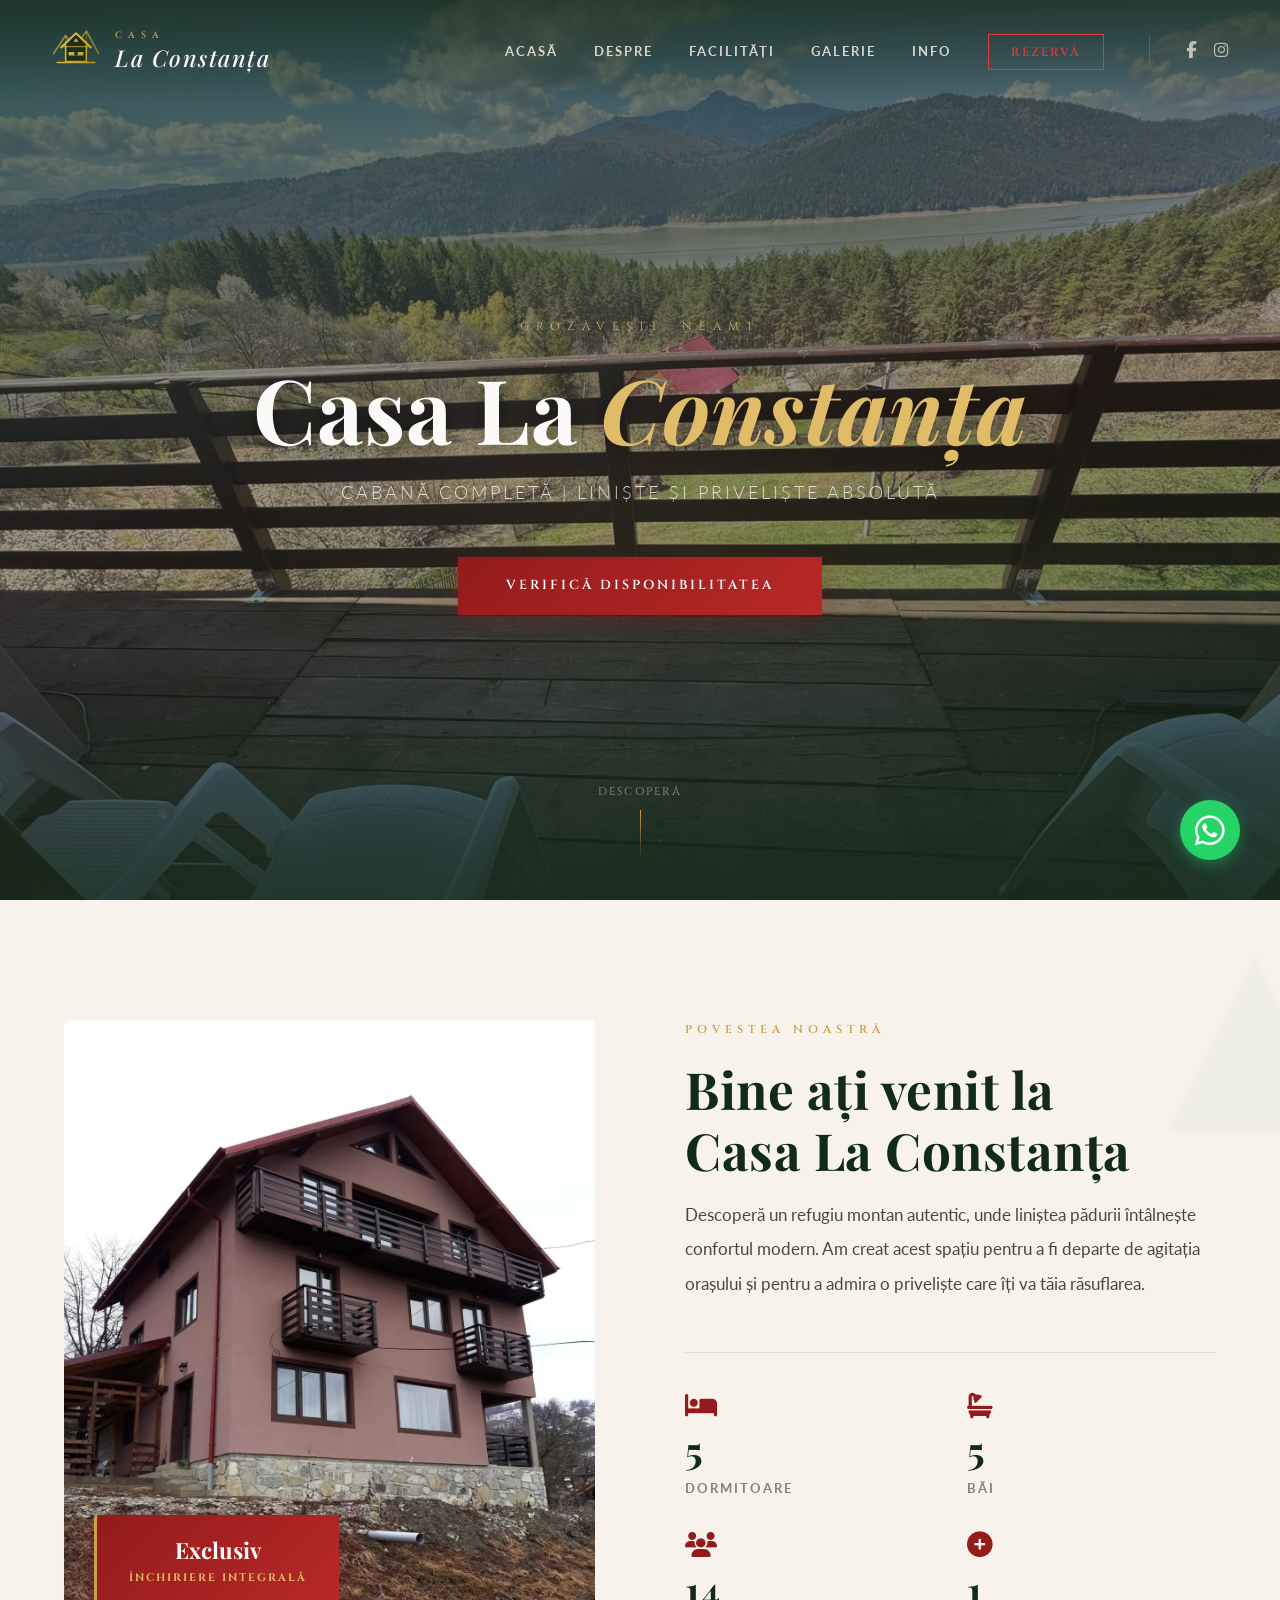
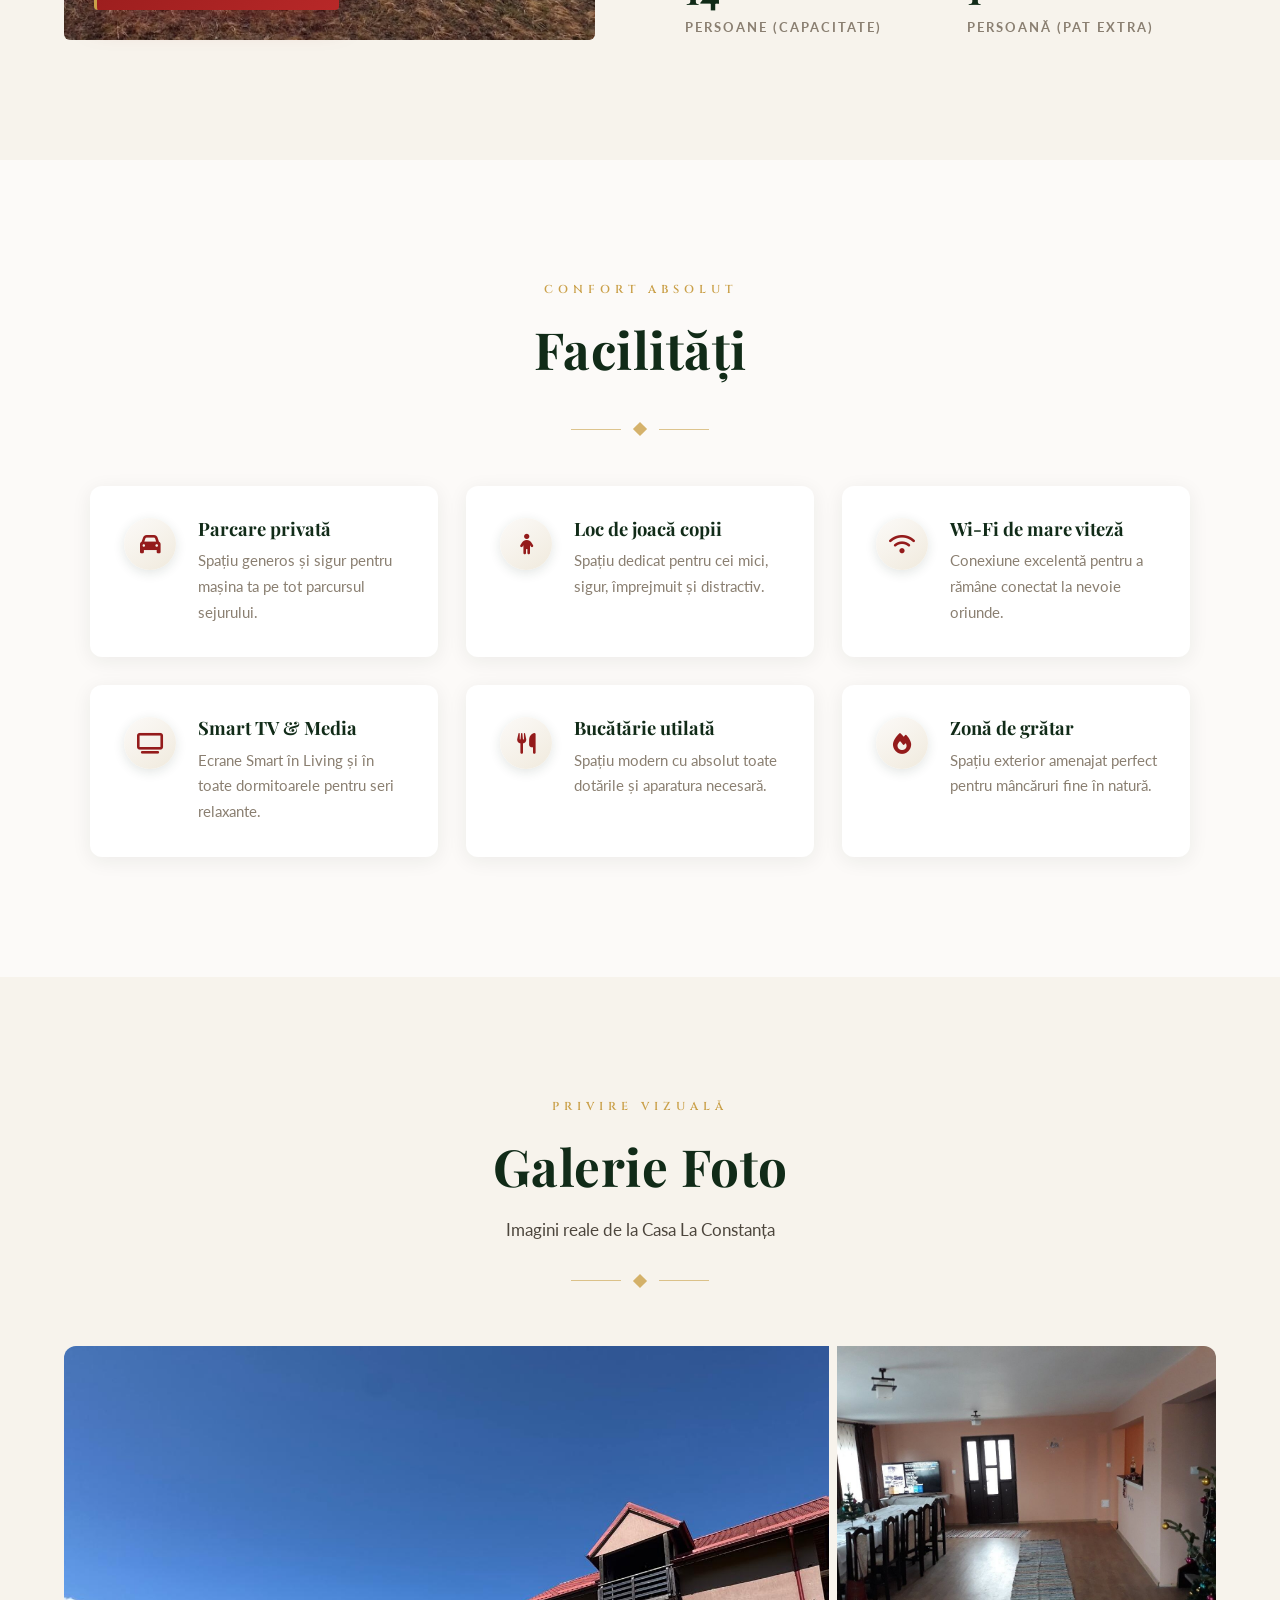
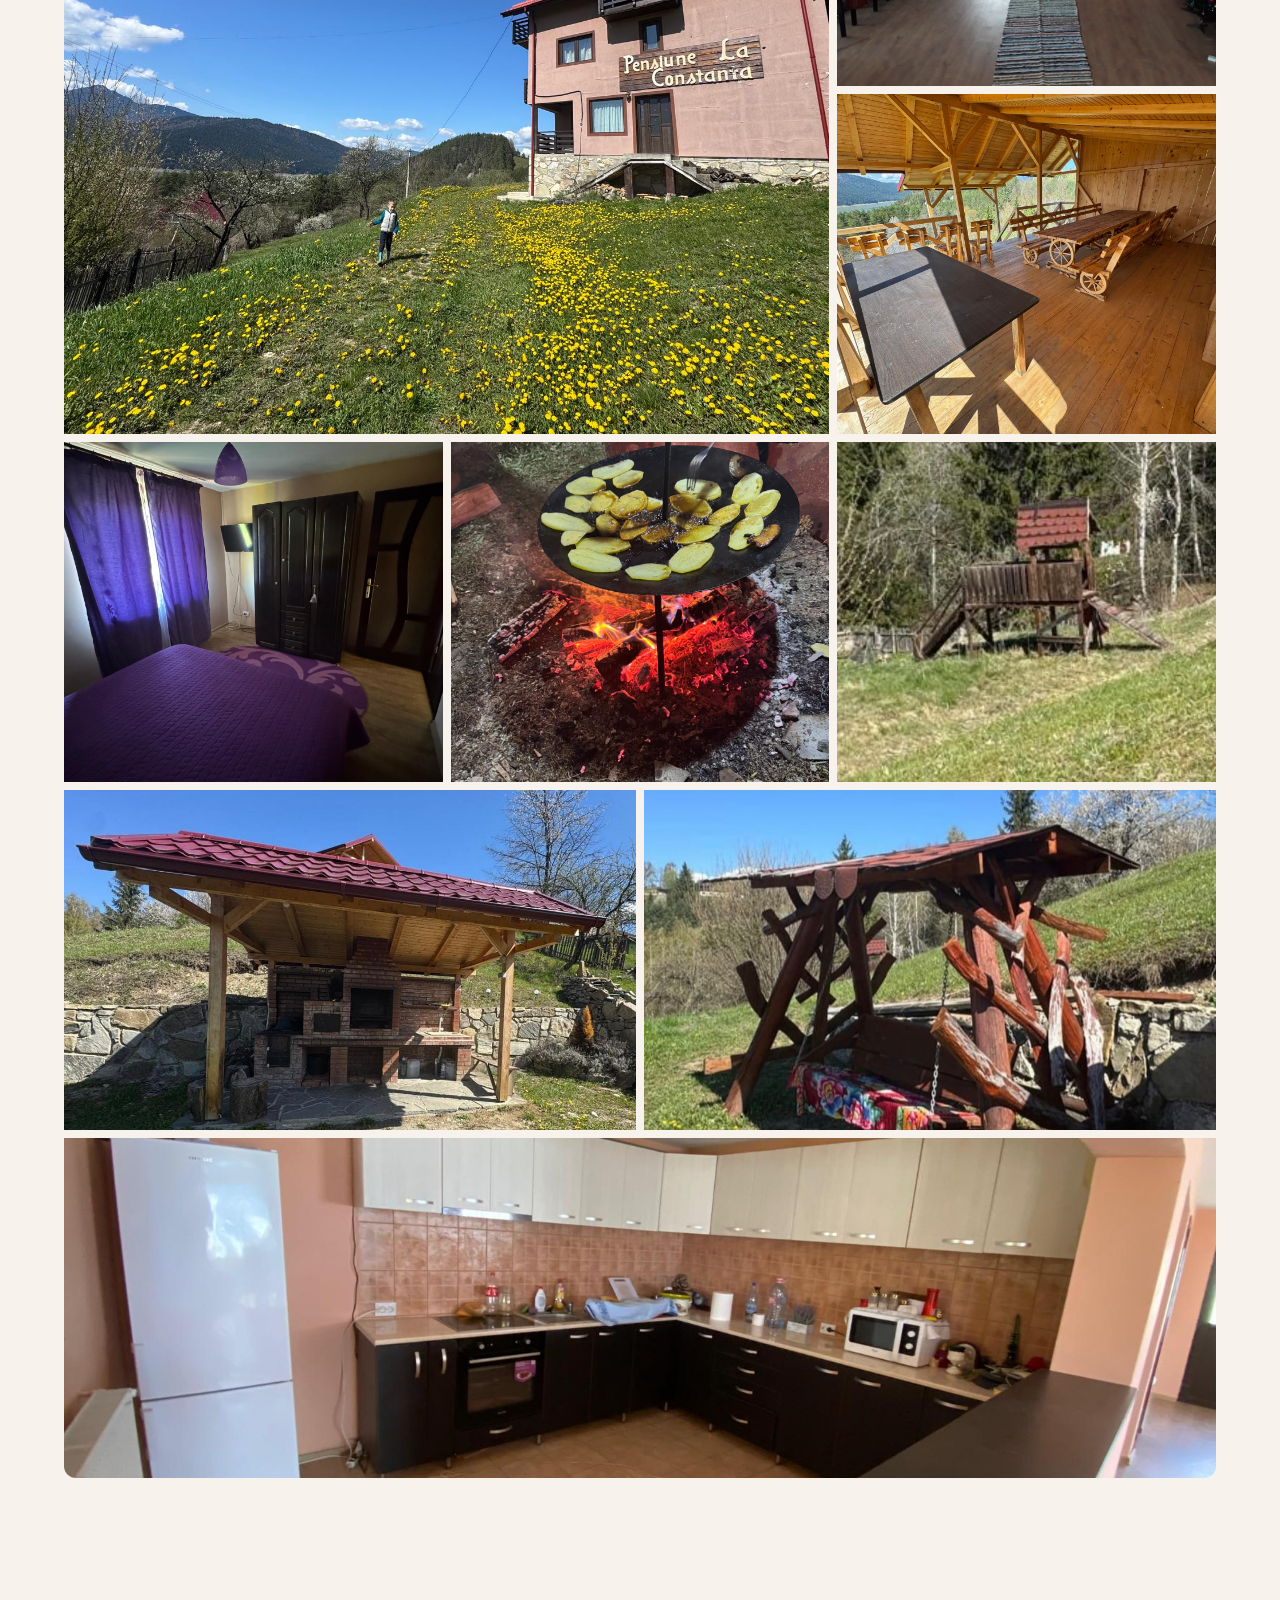
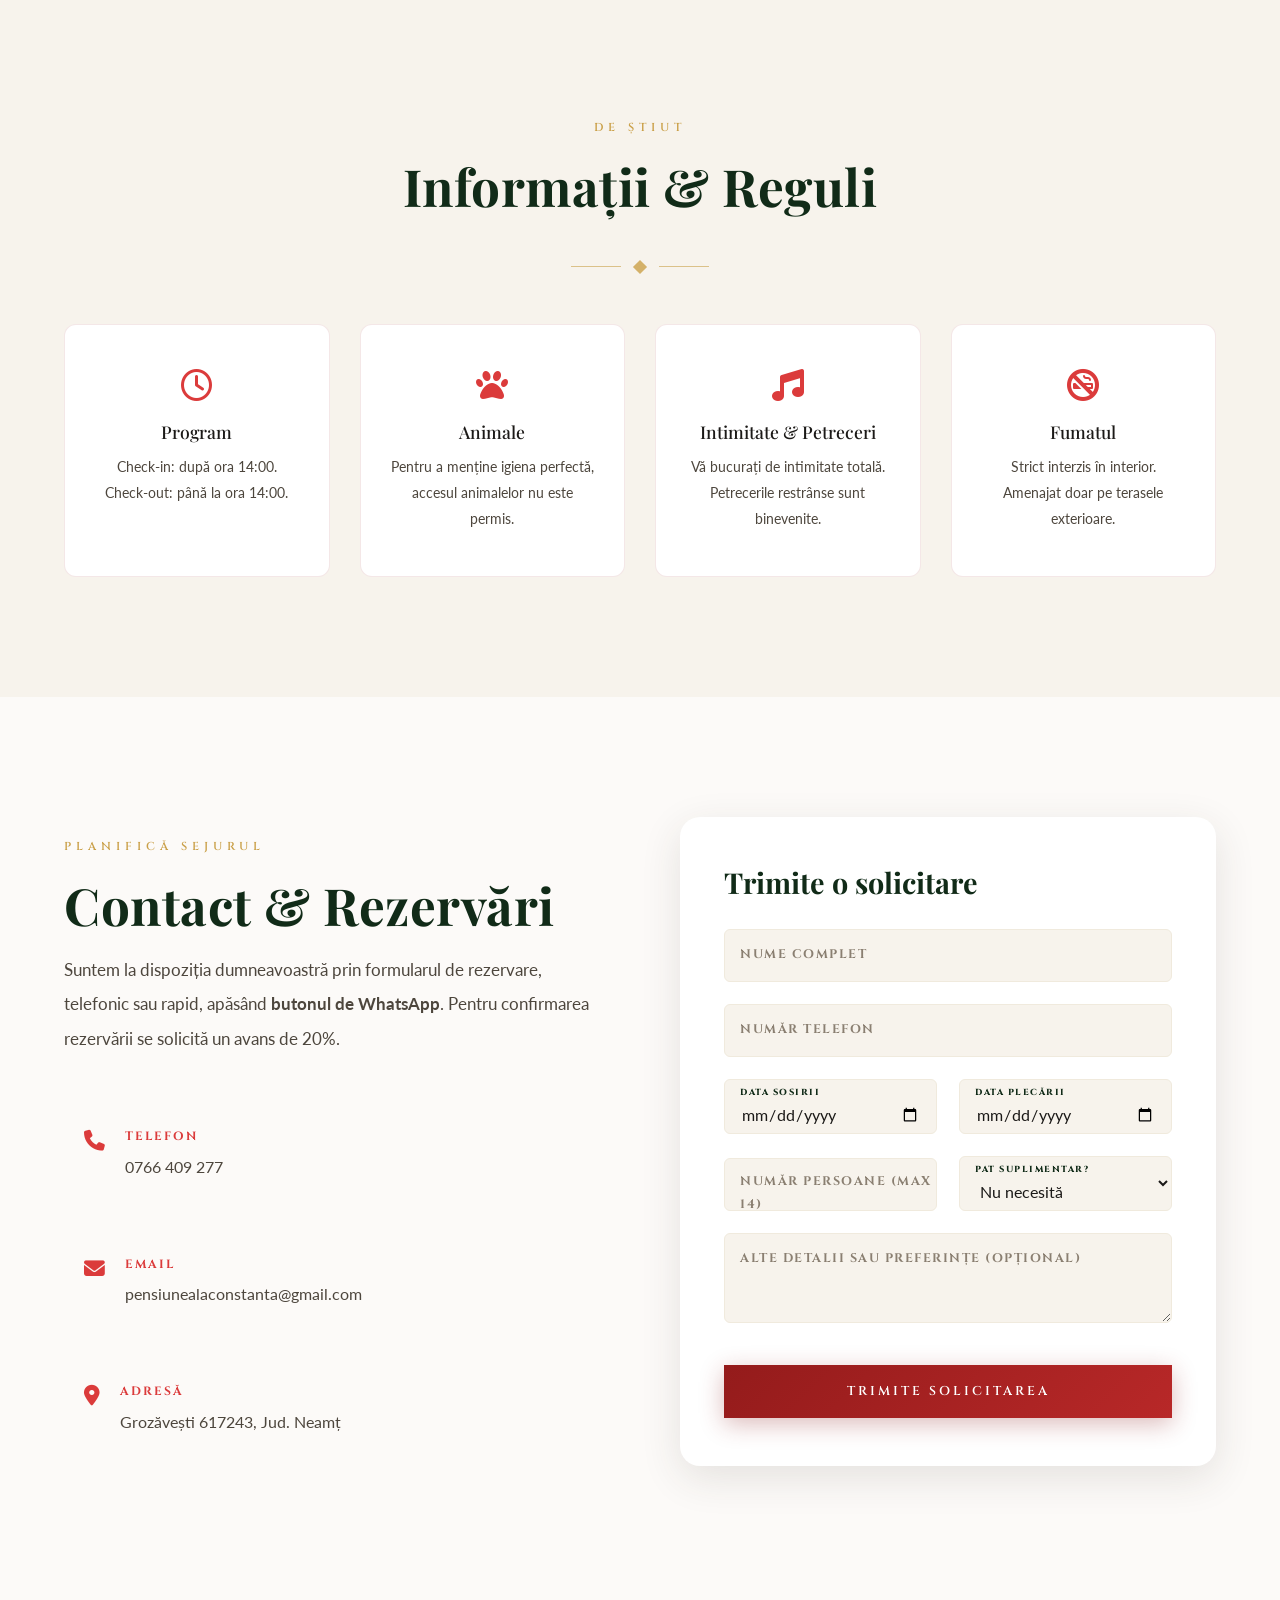
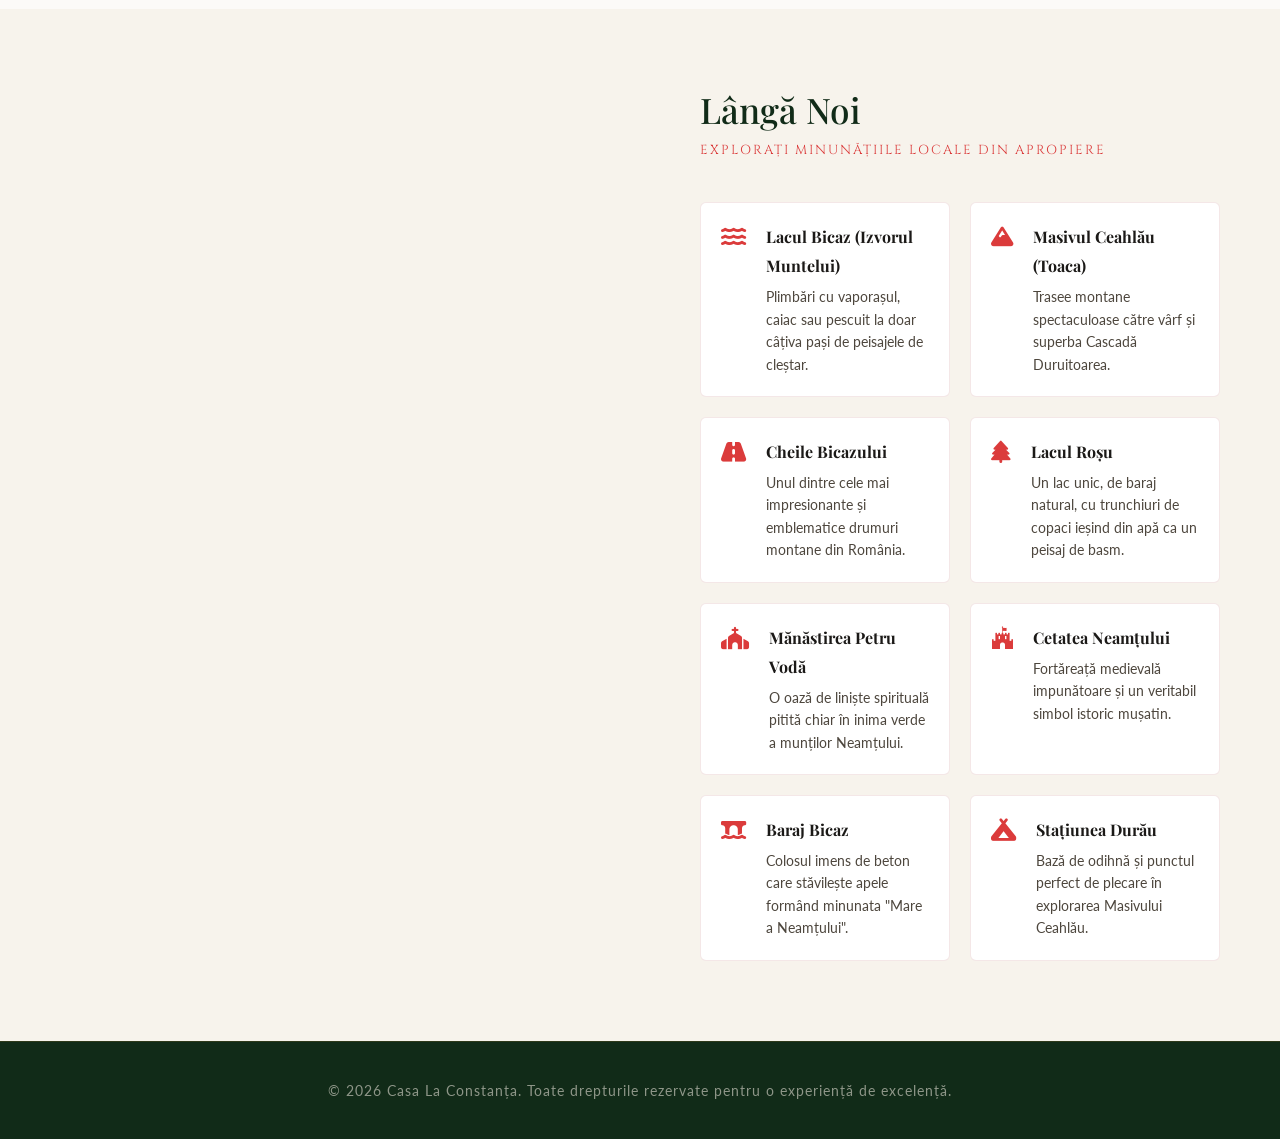
==== commit 0f05d983: "fix" ====
--- a/index.html
+++ b/index.html
@@ -18,7 +18,7 @@
     <link rel="icon" type="image/x-icon" href="favicon.ico">
     <link rel="apple-touch-icon" href="imagini/logo-casa-la-constanta.png">
 
-    <link rel="stylesheet" href="style.css">
+    <link rel="stylesheet" href="style.css?v=3">
     <link rel="stylesheet" href="https://cdnjs.cloudflare.com/ajax/libs/font-awesome/6.4.0/css/all.min.css">
 </head>
 
--- a/style.css
+++ b/style.css
@@ -427,6 +427,7 @@
   color: var(--cream);
   letter-spacing: 1.5px;
   font-style: italic;
+  white-space: nowrap;
 }
 
 /* Nav Links */
@@ -1044,7 +1045,7 @@
    ========================================================================= */
 .rules-grid {
   display: grid;
-  grid-template-columns: repeat(auto-fit, minmax(250px, 1fr));
+  grid-template-columns: repeat(4, 1fr);
   gap: 30px;
   margin-top: 50px;
 }
@@ -1253,7 +1254,12 @@
 .row-inputs {
   display: grid;
   grid-template-columns: 1fr 1fr;
-  gap: 20px;
+  gap: 22px;
+  margin-bottom: 22px;
+}
+
+.row-inputs .input-group {
+  margin-bottom: 0;
 }
 
 /* Submit button - red gradient */
@@ -1485,7 +1491,34 @@
 /* =========================================================================
    RESPONSIVE
    ========================================================================= */
+@media (max-width: 1150px) {
+  .nav-links {
+    gap: 20px;
+  }
+
+  .nav-right {
+    gap: 24px;
+  }
+
+  .nav-social {
+    padding-left: 18px;
+  }
+
+  .logo-bottom {
+    font-size: 1.25rem;
+  }
+}
+
 @media (max-width: 1024px) {
+  .nav-links a {
+    font-size: 0.72rem;
+    letter-spacing: 1px;
+  }
+
+  .btn-nav {
+    padding: 8px 16px !important;
+  }
+
   .split-layout {
     grid-template-columns: 1fr;
     gap: 60px;
@@ -1514,15 +1547,17 @@
     padding: 60px 40px;
   }
 
+  .rules-grid {
+    grid-template-columns: repeat(2, 1fr);
+  }
+
   .gallery-item:nth-child(n) {
     grid-column: span 6;
     grid-row: span 1;
   }
 
-  .gallery-item:nth-child(1) {
-    grid-column: span 12;
-  }
-
+  .gallery-item:nth-child(1),
+  .gallery-item:nth-child(8),
   .gallery-item:nth-child(9) {
     grid-column: span 12;
   }
@@ -1618,6 +1653,58 @@
   .watermark {
     font-size: 10rem;
   }
+
+  .whatsapp-float {
+    bottom: 20px;
+    right: 20px;
+    height: 54px;
+    width: 54px;
+    padding: 0;
+    justify-content: center;
+  }
+
+  .whatsapp-float:hover {
+    width: 54px;
+    background-color: #25d366;
+    box-shadow: 0 4px 15px rgba(37, 211, 102, 0.4);
+  }
+
+  .whatsapp-float span {
+    display: none;
+  }
+
+  .whatsapp-float i {
+    font-size: 32px;
+    min-width: unset;
+    margin: 0;
+    transform: none !important;
+  }
+
+  /* Complete Overrides for Touch Devices - HARDCODED VALUES */
+  a.btn-primary:active,
+  a.btn-primary:focus,
+  a.btn-primary:hover,
+  button.btn-primary:active,
+  button.btn-primary:focus,
+  button.btn-primary:hover,
+  .contact-form-card .btn-primary:active,
+  .contact-form-card .btn-primary:focus,
+  .contact-form-card .btn-primary:hover {
+    background: linear-gradient(135deg, #941b1b 0%, #b82828 100%) !important;
+    background-color: #941b1b !important;
+    background-image: linear-gradient(135deg, #941b1b 0%, #b82828 100%) !important;
+    box-shadow: 0 6px 24px rgba(139, 30, 30, 0.3) !important;
+    transform: none !important;
+    color: #ffffff !important;
+    transition: none !important;
+    animation: none !important;
+  }
+
+  .btn-primary,
+  .contact-form-card .btn-primary {
+    transition: none !important;
+    -webkit-tap-highlight-color: transparent !important;
+  }
 }
 
 @media (max-width: 480px) {
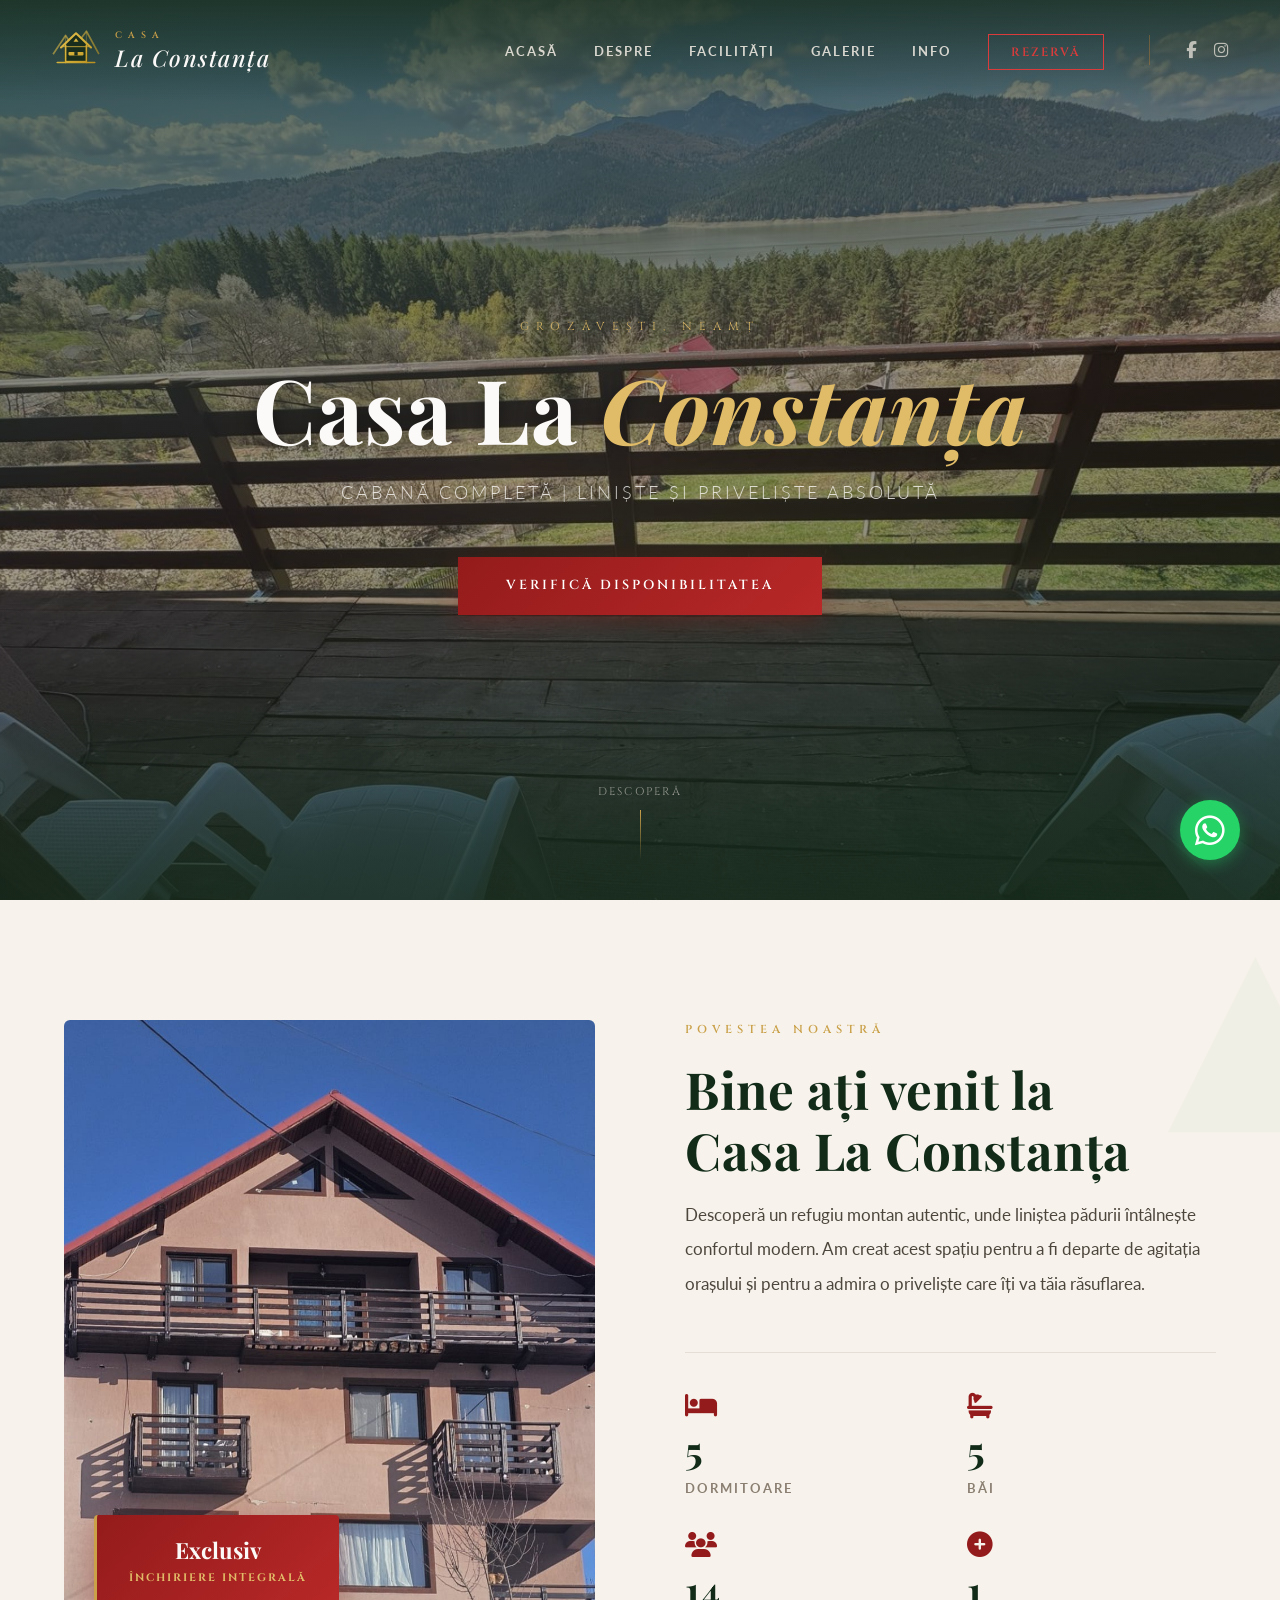
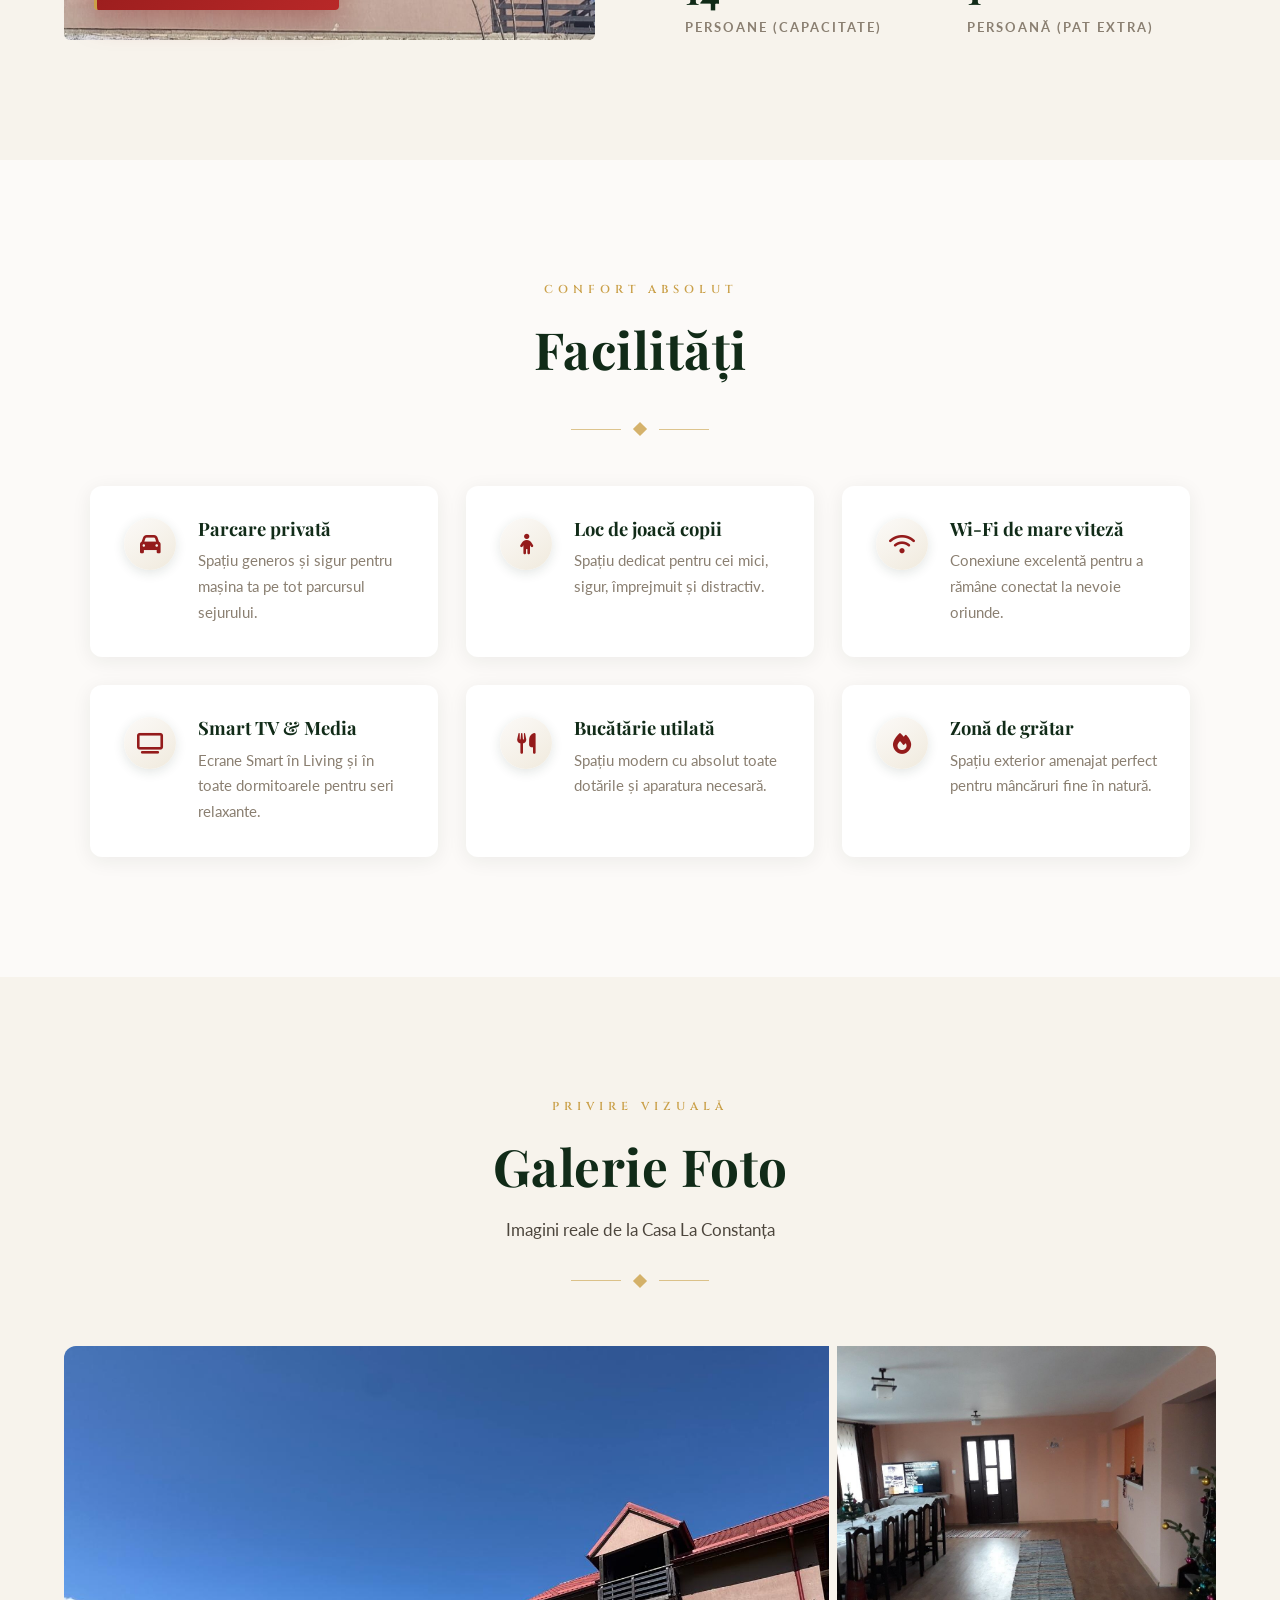
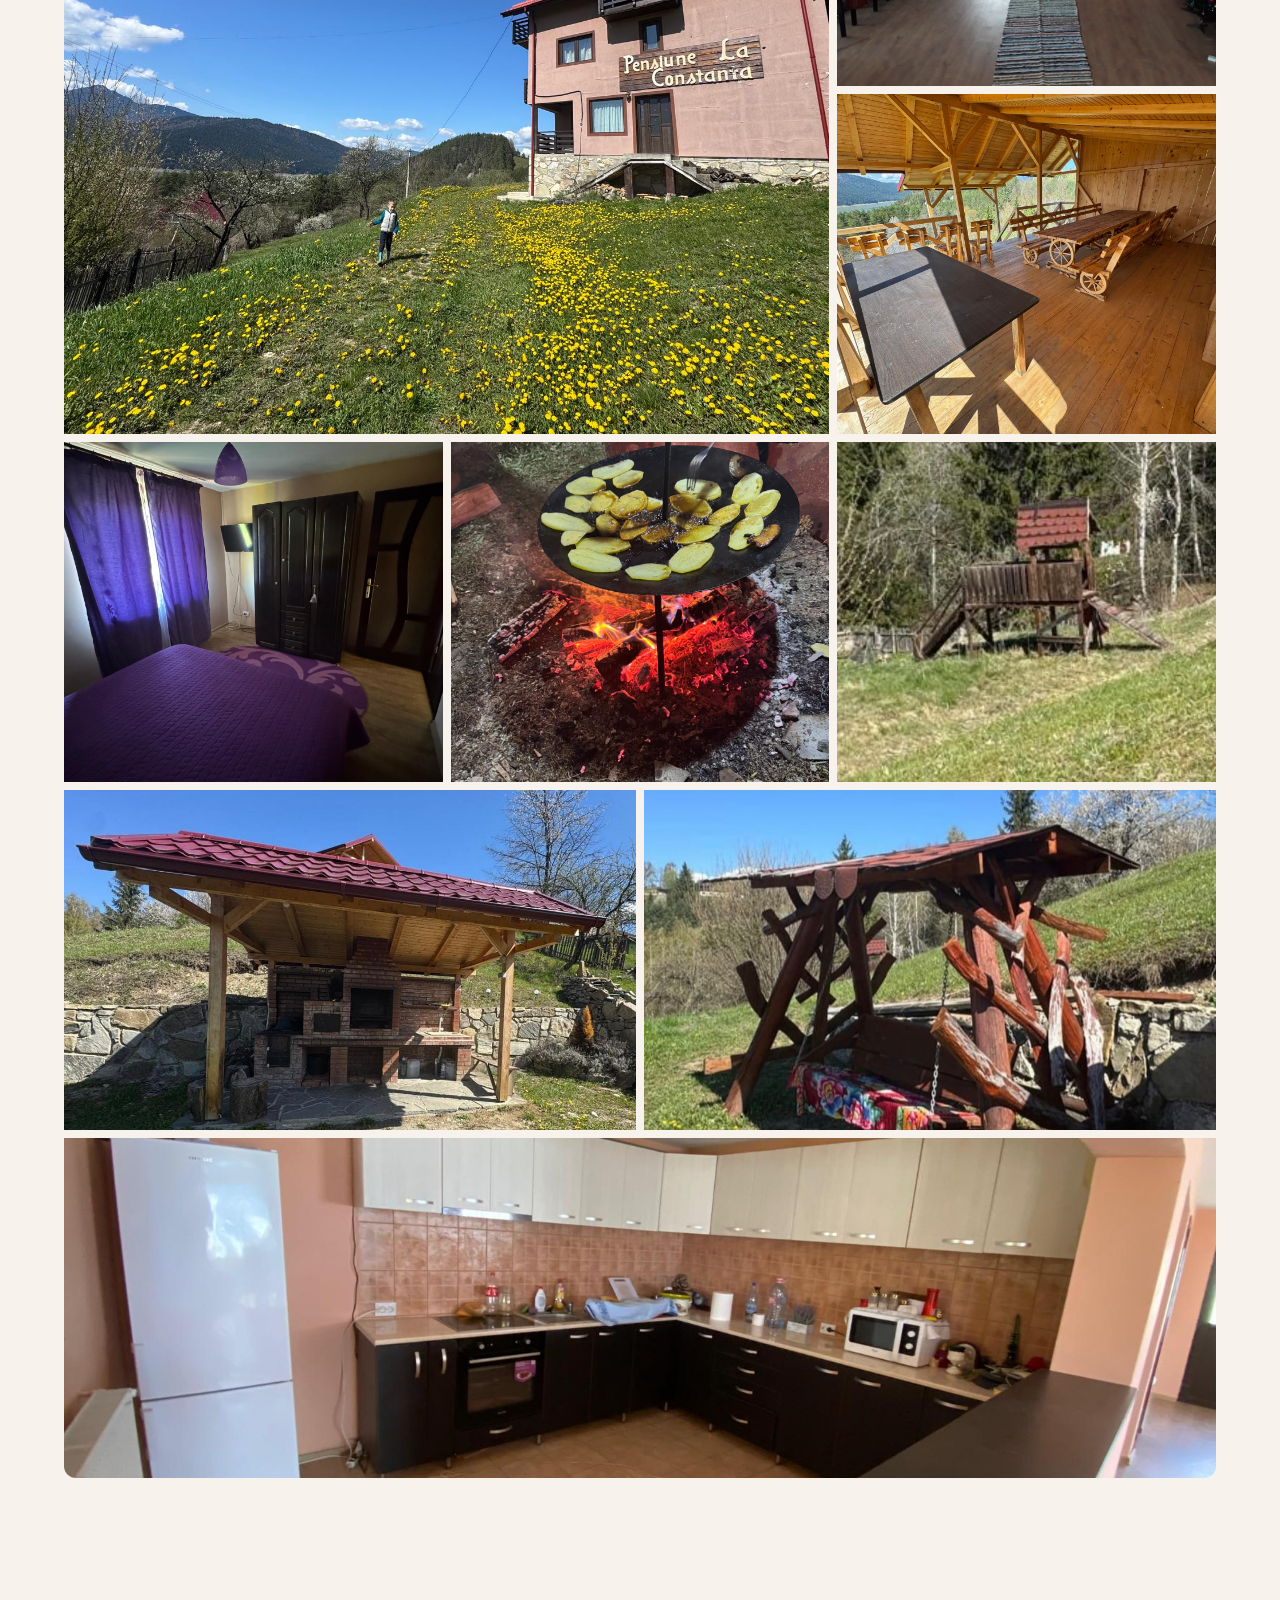
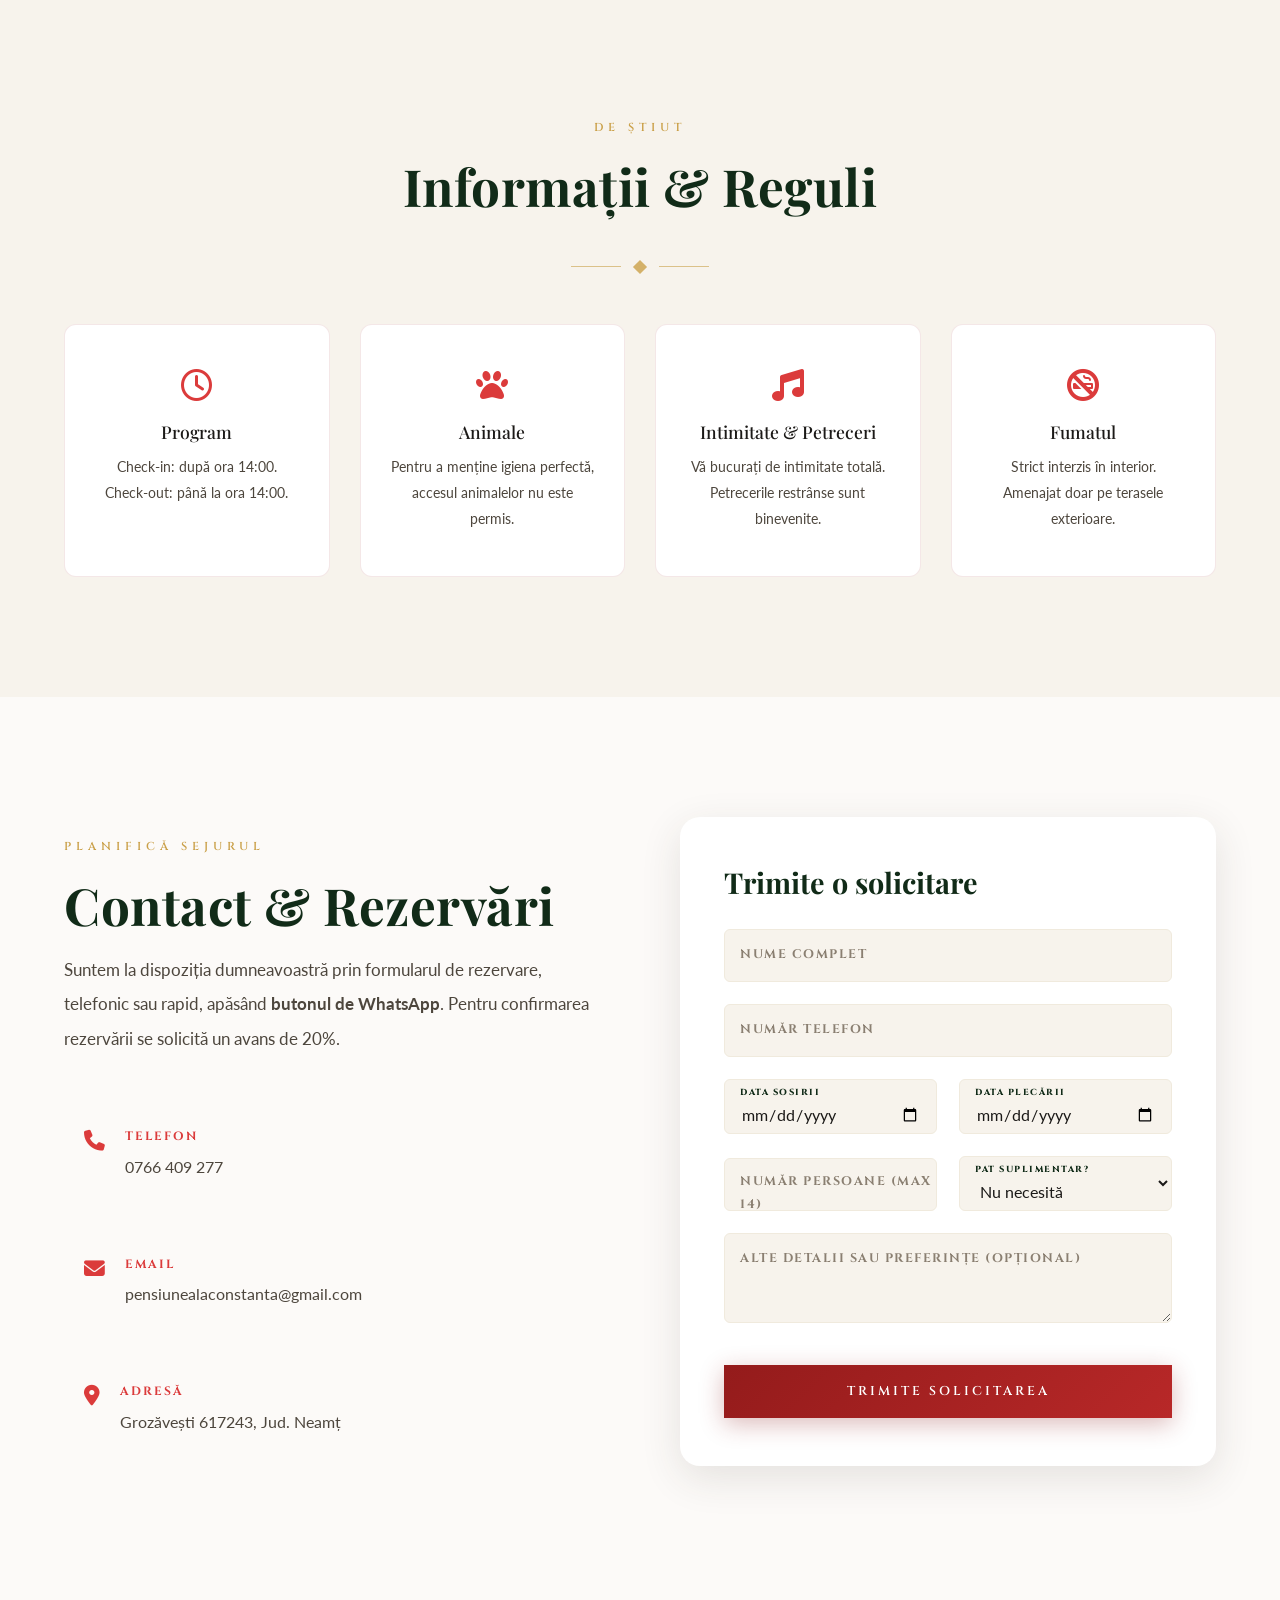
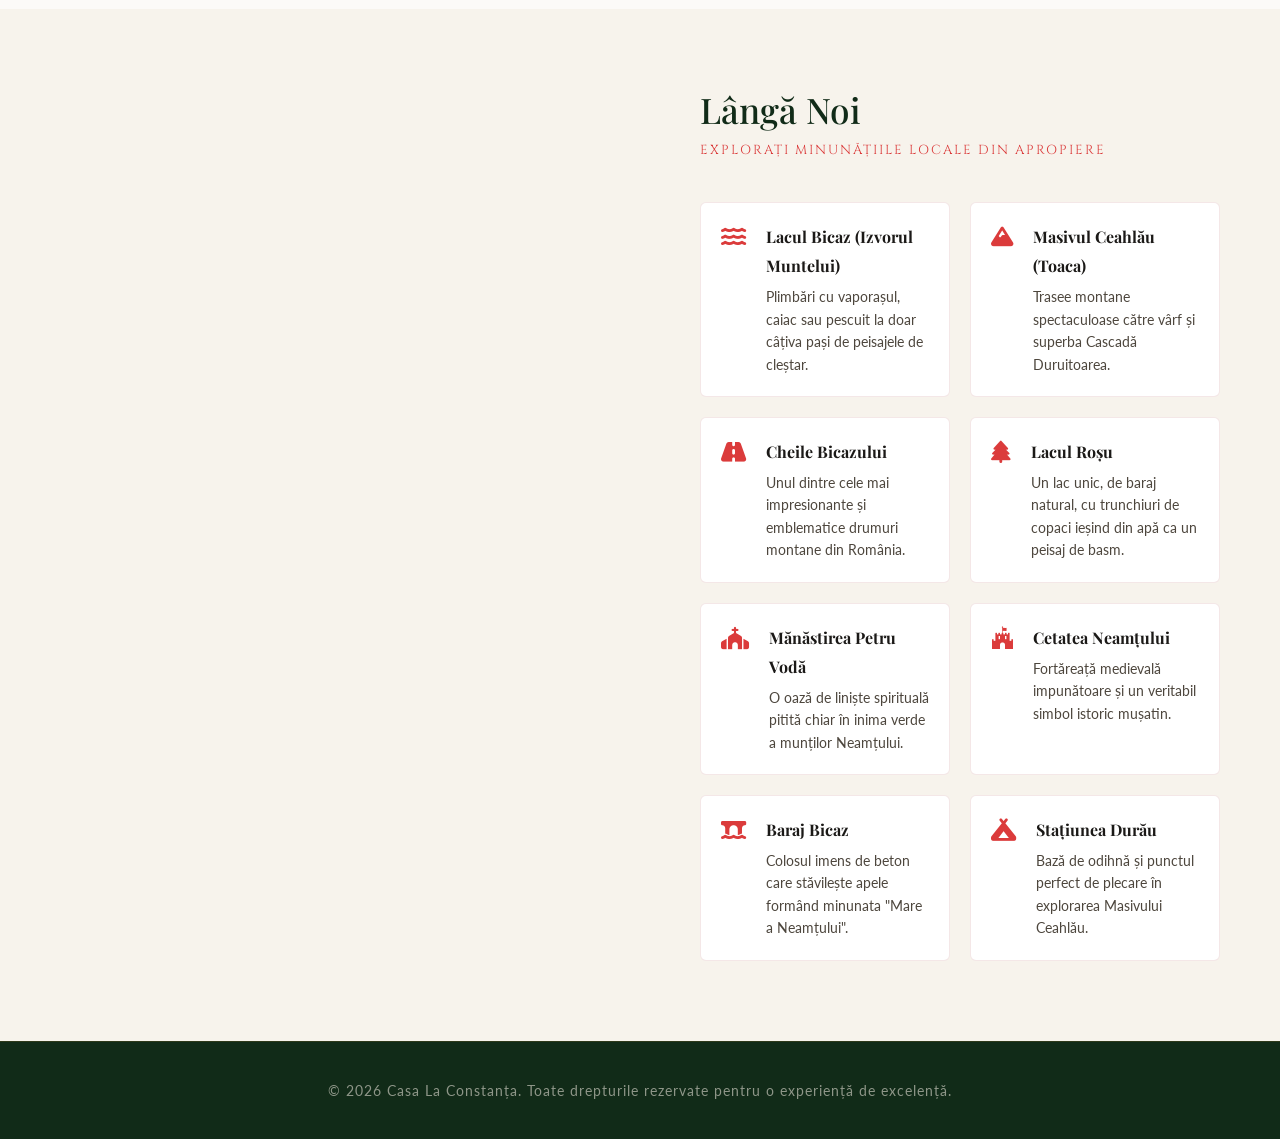
==== commit f8a1ff38: "d D" ====
--- a/index.html
+++ b/index.html
@@ -12,10 +12,12 @@
     <meta property="og:title" content="Casa La Constanța">
     <meta property="og:description"
         content="Descoperă un refugiu montan autentic, unde liniștea pădurii întâlnește confortul modern. Casa La Constanța este locul ideal pentru o experiență de neuitat.">
-    <meta property="og:url" content="https://casalaconstanta.ro/">
-    <meta property="og:image" content="imagini/balcon-vedere-munte-pensiunea-la-constanta.jpeg">
-
-    <link rel="icon" type="image/x-icon" href="favicon.ico">
+    <meta property="og:url" content="https://cabanagrozavesti.vercel.app/">
+    <meta property="og:image"
+        content="https://cabanagrozavesti.vercel.app/imagini/balcon-vedere-munte-pensiunea-la-constanta.jpeg">
+
+    <link rel="icon" href="favicon.svg?v=2" type="image/svg+xml" sizes="any">
+    <link rel="shortcut icon" href="favicon.svg?v=2" type="image/svg+xml">
     <link rel="apple-touch-icon" href="imagini/logo-casa-la-constanta.png">
 
     <link rel="stylesheet" href="style.css?v=3">
@@ -92,9 +94,9 @@
                     <li><a href="#contact" class="btn-nav">Rezervă</a></li>
                 </ul>
                 <div class="nav-social">
-                    <a href="https://www.facebook.com/share/1H9DWUDJz4/" target="_blank" aria-label="Pagină Facebook"><i
+                    <a href="https://www.facebook.com/share/18dajpd6KC/" target="_blank" aria-label="Pagină Facebook"><i
                             class="fab fa-facebook-f"></i></a>
-                    <a href="https://www.instagram.com/pensiunealaconstanta" target="_blank"
+                    <a href="https://www.instagram.com/casalaconstanta/?utm_source=ig_web_button_share_sheet" target="_blank"
                         aria-label="Pagină Instagram"><i class="fab fa-instagram"></i></a>
                 </div>
                 <div class="hamburger" aria-label="Meniu Navigare" role="button" tabindex="0"><i
@@ -541,4 +543,4 @@
     <script src="script.js"></script>
 </body>
 
-</html>+</html>
--- a/style.css
+++ b/style.css
@@ -284,24 +284,37 @@
   box-shadow: 0 6px 24px rgba(139, 30, 30, 0.35);
 }
 
-.btn-primary::before {
-  content: '';
-  position: absolute;
-  top: 0;
-  left: -100%;
-  width: 100%;
-  height: 100%;
-  background: var(--gradient-forest);
-  transition: left 0.4s ease;
-  z-index: -1;
-}
-
-.btn-primary:hover {
-  box-shadow: 0 10px 36px rgba(26, 46, 30, 0.45);
-}
-
-.btn-primary:hover::before {
-  left: 0;
+@media (hover: hover) {
+  .btn-primary::before {
+    content: '';
+    position: absolute;
+    top: 0;
+    left: -100%;
+    width: 100%;
+    height: 100%;
+    background: var(--gradient-forest);
+    transition: left 0.4s ease;
+    z-index: -1;
+  }
+
+  .btn-primary:hover {
+    box-shadow: 0 10px 36px rgba(26, 46, 30, 0.45);
+  }
+
+  .btn-primary:hover::before {
+    left: 0;
+  }
+}
+
+/* Hard kill for touch devices detected via JavaScript */
+.is-touch-device .btn-primary::before {
+  display: none !important;
+}
+
+.is-touch-device .btn-primary:active,
+.is-touch-device .btn-primary:focus {
+  background: var(--gradient-red) !important;
+  color: var(--white) !important;
 }
 
 .full-width {
